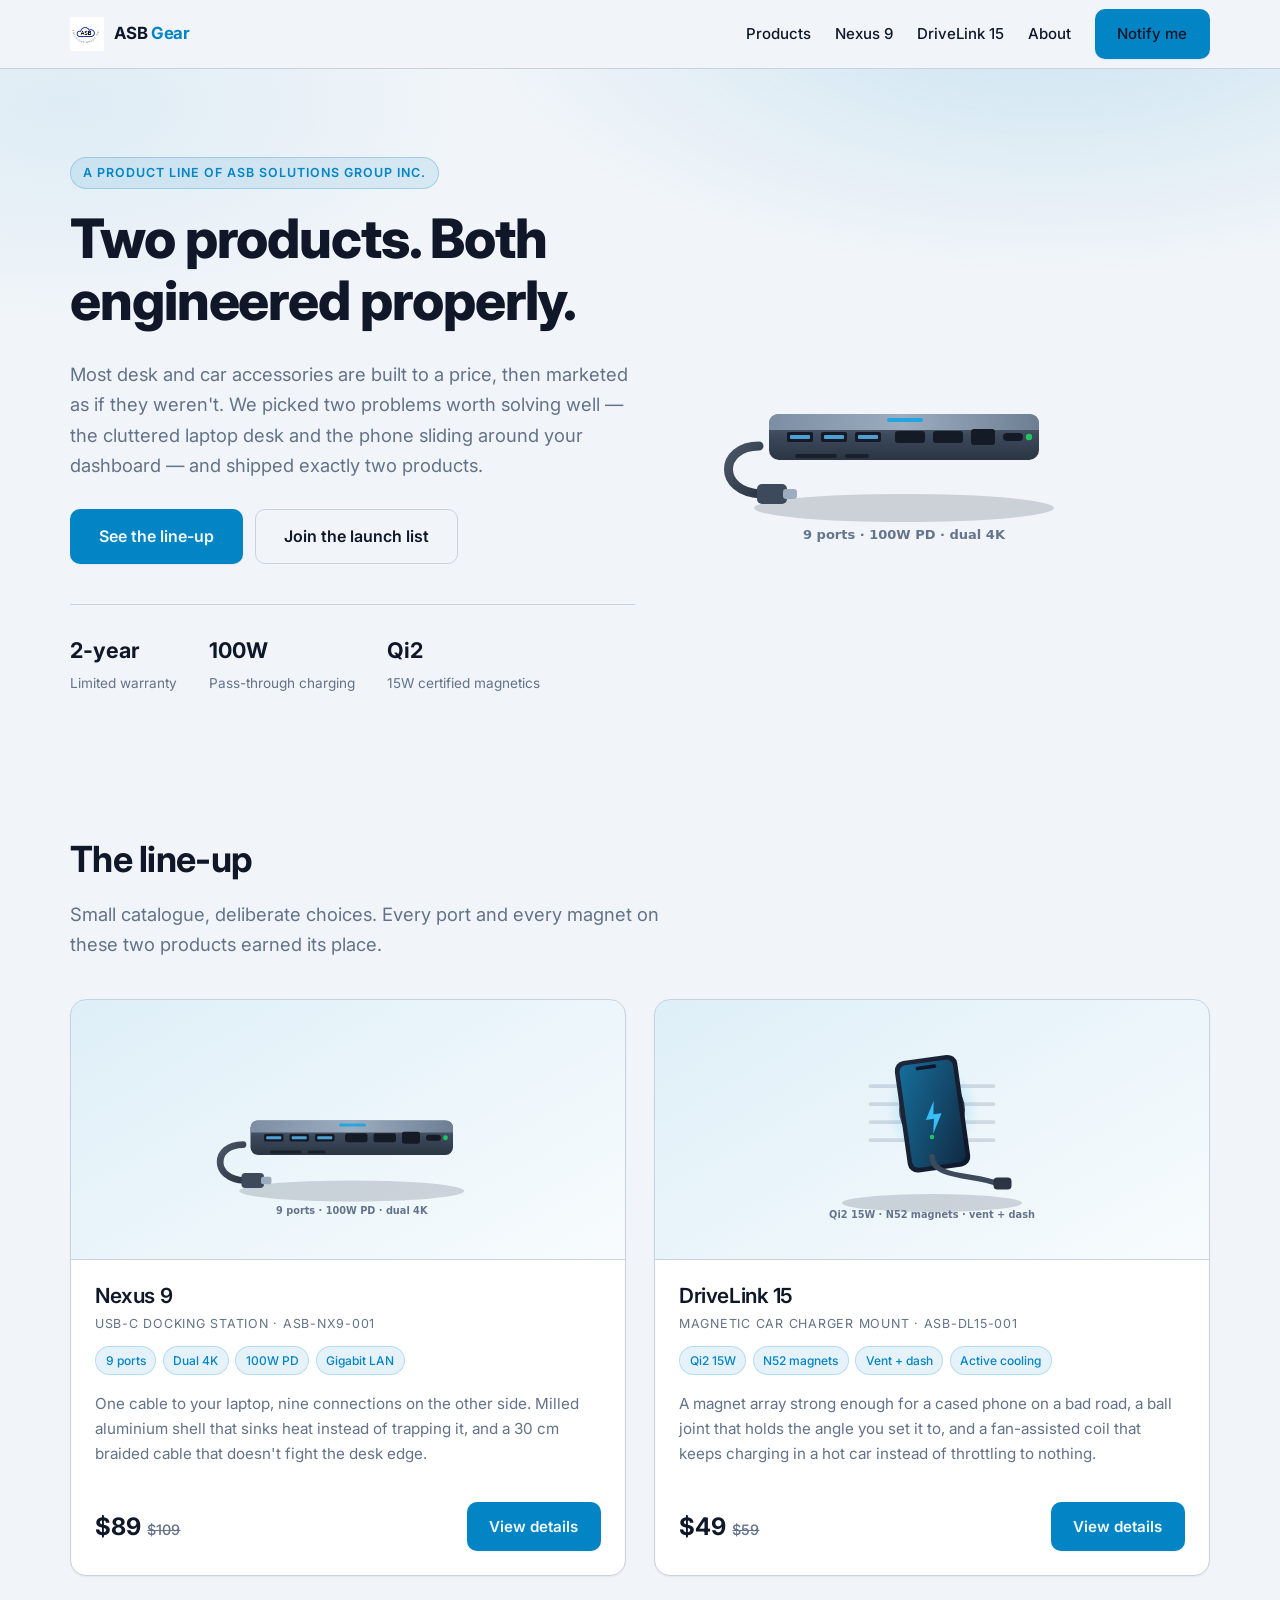
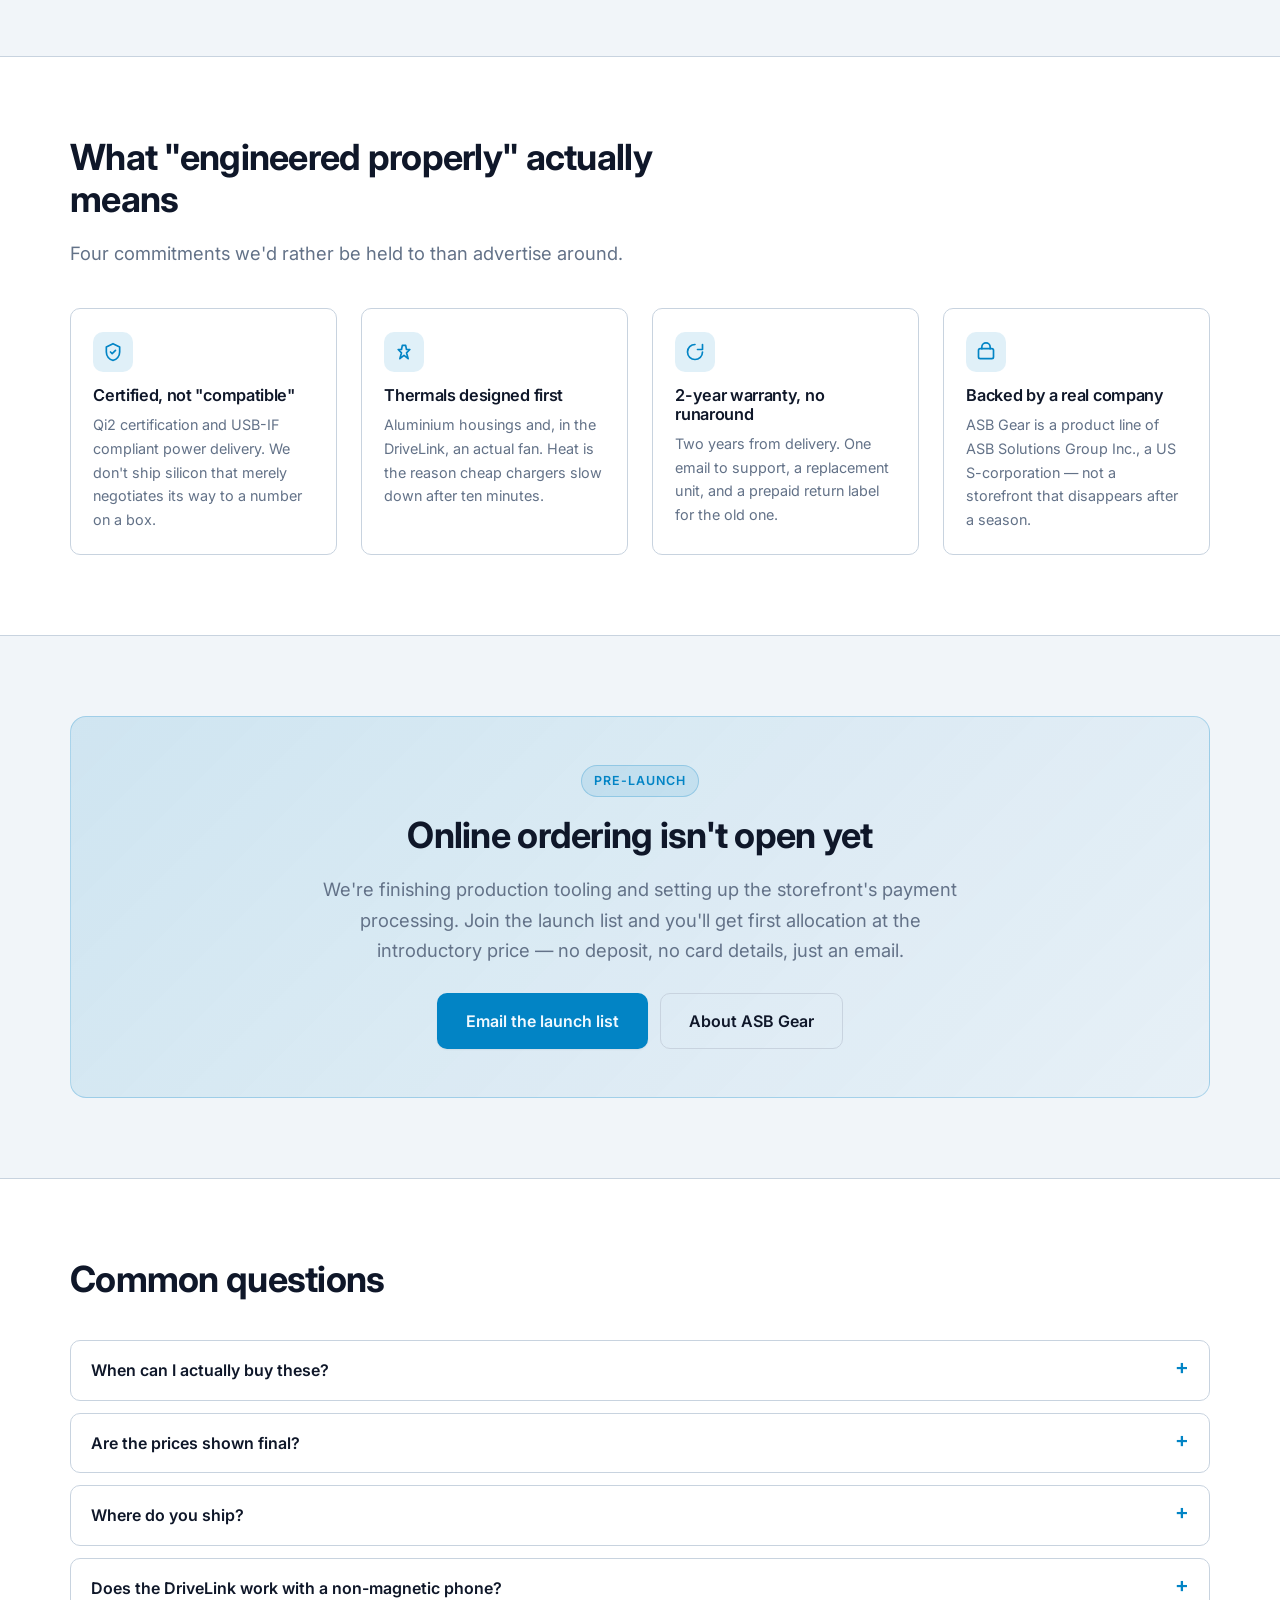
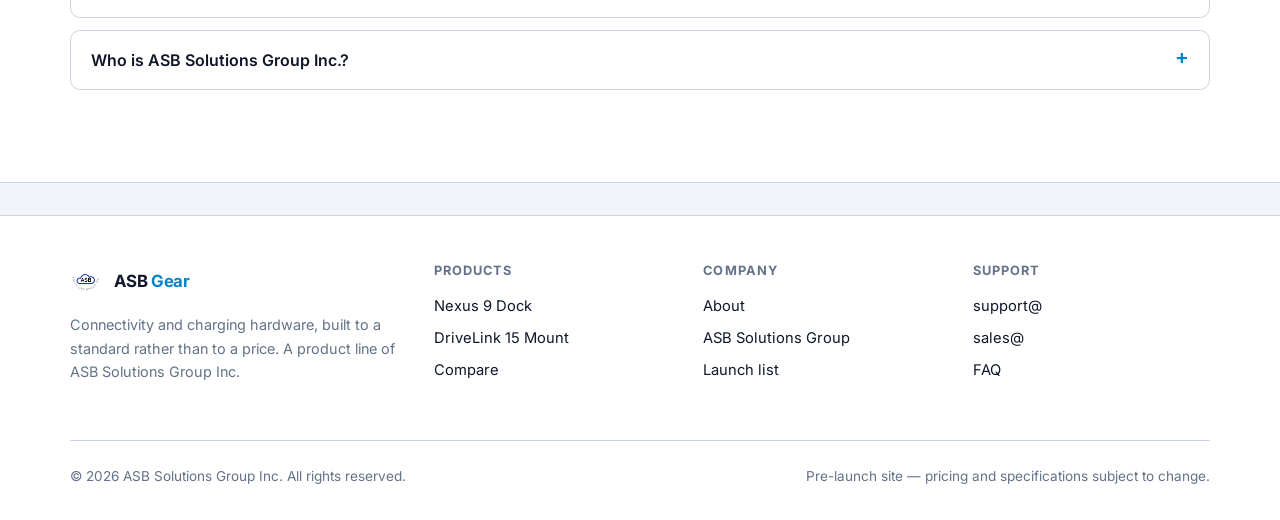
==== index.html @ 4a20cbc0 "Add ASB Gear storefront (pre-launch) Static product-showcase site for the two-item ASB Gear hardware" ====
<!doctype html>
<html lang="en">
<head>
  <meta charset="utf-8" />
  <meta name="viewport" content="width=device-width, initial-scale=1" />
  <title>ASB Gear | Everyday Connectivity &amp; Charging Hardware</title>
  <meta name="description" content="ASB Gear builds a small, deliberate line of connectivity and charging hardware: the Nexus 9 USB-C docking station and the DriveLink 15 magnetic car charger mount. A product line of ASB Solutions Group Inc." />
  <meta name="author" content="ASB Solutions Group Inc." />
  <meta name="keywords" content="USB-C hub, docking station, 100W power delivery, dual 4K HDMI, Qi2 car charger, MagSafe car mount, wireless charger mount" />
  <link rel="icon" href="assets/img/favicon.png" type="image/png" />

  <meta property="og:title" content="ASB Gear | Everyday Connectivity &amp; Charging Hardware" />
  <meta property="og:description" content="Two products, engineered properly. The Nexus 9 USB-C dock and the DriveLink 15 car charger mount." />
  <meta property="og:type" content="website" />

  <script type="application/ld+json">
  {
    "@context": "https://schema.org",
    "@type": "Store",
    "name": "ASB Gear",
    "description": "Connectivity and charging hardware from ASB Solutions Group Inc.",
    "parentOrganization": {
      "@type": "Organization",
      "name": "ASB Solutions Group Inc.",
      "url": "https://www.asbsolutionsgroup.com"
    },
    "hasOfferCatalog": {
      "@type": "OfferCatalog",
      "name": "ASB Gear product line",
      "itemListElement": [
        {
          "@type": "Offer",
          "price": "89.00",
          "priceCurrency": "USD",
          "availability": "https://schema.org/PreOrder",
          "itemOffered": {
            "@type": "Product",
            "name": "Nexus 9 USB-C Docking Station",
            "sku": "ASB-NX9-001",
            "description": "9-in-1 USB-C docking station with 100W power delivery, dual 4K HDMI, gigabit Ethernet and UHS-I card readers."
          }
        },
        {
          "@type": "Offer",
          "price": "49.00",
          "priceCurrency": "USD",
          "availability": "https://schema.org/PreOrder",
          "itemOffered": {
            "@type": "Product",
            "name": "DriveLink 15 Magnetic Car Charger Mount",
            "sku": "ASB-DL15-001",
            "description": "Qi2 15W magnetic wireless car charger with vent and dashboard mounting and active thermal management."
          }
        }
      ]
    }
  }
  </script>

  <link rel="stylesheet" href="assets/css/site.css" />
</head>
<body>
  <a class="skip-link" href="#main">Skip to content</a>

  <header class="site-header">
    <div class="wrap">
      <a class="brand" href="index.html">
        <img src="assets/img/logo.png" alt="" />
        <span class="brand-name">ASB <span>Gear</span></span>
      </a>
      <button class="nav-toggle" aria-expanded="false" aria-controls="nav" aria-label="Toggle navigation">
        <svg width="20" height="20" viewBox="0 0 24 24" fill="none" stroke="currentColor" stroke-width="2" stroke-linecap="round"><path d="M3 6h18M3 12h18M3 18h18"/></svg>
      </button>
      <nav class="nav" id="nav">
        <a href="index.html#products">Products</a>
        <a href="products/nexus-9-usb-c-dock.html">Nexus 9</a>
        <a href="products/drivelink-15-car-mount.html">DriveLink 15</a>
        <a href="about.html">About</a>
        <a class="btn btn-primary" href="#interest" data-interest="ASB Gear product line">Notify me</a>
      </nav>
    </div>
  </header>

  <main id="main">

    <!-- ============================ hero ============================ -->
    <section class="hero">
      <div class="wrap hero-grid">
        <div>
          <span class="eyebrow">A product line of ASB Solutions Group Inc.</span>
          <h1>Two products. Both engineered properly.</h1>
          <p class="lead">
            Most desk and car accessories are built to a price, then marketed as if they weren't.
            We picked two problems worth solving well — the cluttered laptop desk and the phone
            sliding around your dashboard — and shipped exactly two products.
          </p>
          <div class="hero-actions">
            <a class="btn btn-primary btn-lg" href="#products">See the line-up</a>
            <a class="btn btn-ghost btn-lg" href="#interest">Join the launch list</a>
          </div>
          <div class="hero-stats">
            <div><strong>2-year</strong><span>Limited warranty</span></div>
            <div><strong>100W</strong><span>Pass-through charging</span></div>
            <div><strong>Qi2</strong><span>15W certified magnetics</span></div>
          </div>
        </div>
        <div>
          <img src="assets/img/nexus-9-dock.svg" alt="The Nexus 9 USB-C docking station" width="400" height="260" />
        </div>
      </div>
    </section>

    <!-- ========================== products ========================== -->
    <section class="section" id="products">
      <div class="wrap">
        <div class="section-head">
          <h2>The line-up</h2>
          <p class="lead">Small catalogue, deliberate choices. Every port and every magnet on these
            two products earned its place.</p>
        </div>

        <div class="product-grid">

          <article class="card">
            <div class="card-media">
              <img src="assets/img/nexus-9-dock.svg" alt="Nexus 9 USB-C docking station" width="300" height="195" />
            </div>
            <div class="card-body">
              <h3>Nexus 9</h3>
              <p class="sku">USB-C Docking Station · ASB-NX9-001</p>
              <div class="tag-row">
                <span class="tag">9 ports</span>
                <span class="tag">Dual 4K</span>
                <span class="tag">100W PD</span>
                <span class="tag">Gigabit LAN</span>
              </div>
              <p>
                One cable to your laptop, nine connections on the other side. Milled aluminium shell
                that sinks heat instead of trapping it, and a 30&nbsp;cm braided cable that doesn't
                fight the desk edge.
              </p>
              <div class="card-foot">
                <span class="price">$89<small>$109</small></span>
                <a class="btn btn-primary" href="products/nexus-9-usb-c-dock.html">View details</a>
              </div>
            </div>
          </article>

          <article class="card">
            <div class="card-media">
              <img src="assets/img/drivelink-15-mount.svg" alt="DriveLink 15 magnetic car charger mount" width="300" height="195" />
            </div>
            <div class="card-body">
              <h3>DriveLink 15</h3>
              <p class="sku">Magnetic Car Charger Mount · ASB-DL15-001</p>
              <div class="tag-row">
                <span class="tag">Qi2 15W</span>
                <span class="tag">N52 magnets</span>
                <span class="tag">Vent + dash</span>
                <span class="tag">Active cooling</span>
              </div>
              <p>
                A magnet array strong enough for a cased phone on a bad road, a ball joint that holds
                the angle you set it to, and a fan-assisted coil that keeps charging in a hot car
                instead of throttling to nothing.
              </p>
              <div class="card-foot">
                <span class="price">$49<small>$59</small></span>
                <a class="btn btn-primary" href="products/drivelink-15-car-mount.html">View details</a>
              </div>
            </div>
          </article>

        </div>
      </div>
    </section>

    <!-- ========================= why / trust ======================== -->
    <section class="section section-alt">
      <div class="wrap">
        <div class="section-head">
          <h2>What "engineered properly" actually means</h2>
          <p class="lead">Four commitments we'd rather be held to than advertise around.</p>
        </div>

        <div class="feature-grid">
          <div class="feature">
            <div class="ico">
              <svg width="20" height="20" viewBox="0 0 24 24" fill="none" stroke="currentColor" stroke-width="2" stroke-linecap="round" stroke-linejoin="round"><path d="M12 2 4 6v6c0 5 3.4 9.4 8 10 4.6-.6 8-5 8-10V6z"/><path d="m9 12 2 2 4-4"/></svg>
            </div>
            <h3>Certified, not "compatible"</h3>
            <p>Qi2 certification and USB-IF compliant power delivery. We don't ship silicon that
              merely negotiates its way to a number on a box.</p>
          </div>

          <div class="feature">
            <div class="ico">
              <svg width="20" height="20" viewBox="0 0 24 24" fill="none" stroke="currentColor" stroke-width="2" stroke-linecap="round" stroke-linejoin="round"><path d="M14 4h-4l-1 5H5l4 4-2 7 5-4 5 4-2-7 4-4h-4z"/></svg>
            </div>
            <h3>Thermals designed first</h3>
            <p>Aluminium housings and, in the DriveLink, an actual fan. Heat is the reason cheap
              chargers slow down after ten minutes.</p>
          </div>

          <div class="feature">
            <div class="ico">
              <svg width="20" height="20" viewBox="0 0 24 24" fill="none" stroke="currentColor" stroke-width="2" stroke-linecap="round" stroke-linejoin="round"><path d="M21 12a9 9 0 1 1-9-9"/><path d="M21 3v6h-6"/></svg>
            </div>
            <h3>2-year warranty, no runaround</h3>
            <p>Two years from delivery. One email to support, a replacement unit, and a prepaid
              return label for the old one.</p>
          </div>

          <div class="feature">
            <div class="ico">
              <svg width="20" height="20" viewBox="0 0 24 24" fill="none" stroke="currentColor" stroke-width="2" stroke-linecap="round" stroke-linejoin="round"><rect x="3" y="8" width="18" height="12" rx="2"/><path d="M7 8V6a5 5 0 0 1 10 0v2"/></svg>
            </div>
            <h3>Backed by a real company</h3>
            <p>ASB Gear is a product line of ASB Solutions Group Inc., a US S-corporation — not a
              storefront that disappears after a season.</p>
          </div>
        </div>
      </div>
    </section>

    <!-- ========================== interest ========================== -->
    <section class="section" id="interest">
      <div class="wrap">
        <div class="cta-panel">
          <span class="eyebrow">Pre-launch</span>
          <h2>Online ordering isn't open yet</h2>
          <p class="lead">
            We're finishing production tooling and setting up the storefront's payment processing.
            Join the launch list and you'll get first allocation at the introductory price — no
            deposit, no card details, just an email.
          </p>
          <div class="hero-actions">
            <a class="btn btn-primary btn-lg" href="#" data-interest="ASB Gear launch list">Email the launch list</a>
            <a class="btn btn-ghost btn-lg" href="about.html">About ASB Gear</a>
          </div>
        </div>
      </div>
    </section>

    <!-- ============================ FAQ ============================= -->
    <section class="section section-alt">
      <div class="wrap">
        <div class="section-head">
          <h2>Common questions</h2>
        </div>
        <div class="faq">
          <details>
            <summary>When can I actually buy these?</summary>
            <p>Both products are in pre-production. Checkout opens once payment processing is live —
              everyone on the launch list is emailed before general availability.</p>
          </details>
          <details>
            <summary>Are the prices shown final?</summary>
            <p>The introductory prices ($89 and $49) are held for the launch list. The struck-through
              figures are the planned regular retail prices.</p>
          </details>
          <details>
            <summary>Where do you ship?</summary>
            <p>United States and Canada at launch, with the EU and UK following once compliance
              marking is complete.</p>
          </details>
          <details>
            <summary>Does the DriveLink work with a non-magnetic phone?</summary>
            <p>Yes — with the included adhesive metal ring. Android handsets without built-in
              magnets attach through the ring and charge at the standard Qi rate their hardware
              supports.</p>
          </details>
          <details>
            <summary>Who is ASB Solutions Group Inc.?</summary>
            <p>A US S-corporation operating in cloud and AI consulting, at
              <a href="https://www.asbsolutionsgroup.com">asbsolutionsgroup.com</a>. ASB Gear is its
              hardware product line.</p>
          </details>
        </div>
      </div>
    </section>

  </main>

  <footer class="site-footer">
    <div class="wrap">
      <div class="footer-grid">
        <div class="footer-about">
          <a class="brand" href="index.html" style="margin-bottom:.9rem">
            <img src="assets/img/logo.png" alt="" />
            <span class="brand-name">ASB <span>Gear</span></span>
          </a>
          <p>Connectivity and charging hardware, built to a standard rather than to a price. A
            product line of ASB Solutions Group Inc.</p>
        </div>
        <div>
          <h4>Products</h4>
          <ul>
            <li><a href="products/nexus-9-usb-c-dock.html">Nexus 9 Dock</a></li>
            <li><a href="products/drivelink-15-car-mount.html">DriveLink 15 Mount</a></li>
            <li><a href="index.html#products">Compare</a></li>
          </ul>
        </div>
        <div>
          <h4>Company</h4>
          <ul>
            <li><a href="about.html">About</a></li>
            <li><a href="https://www.asbsolutionsgroup.com">ASB Solutions Group</a></li>
            <li><a href="#interest">Launch list</a></li>
          </ul>
        </div>
        <div>
          <h4>Support</h4>
          <ul>
            <li><a href="mailto:support@asbsolutionsgroup.com">support@</a></li>
            <li><a href="mailto:sales@asbsolutionsgroup.com">sales@</a></li>
            <li><a href="index.html#faq">FAQ</a></li>
          </ul>
        </div>
      </div>
      <div class="footer-bar">
        <span>&copy; <span data-year>2026</span> ASB Solutions Group Inc. All rights reserved.</span>
        <span>Pre-launch site — pricing and specifications subject to change.</span>
      </div>
    </div>
  </footer>

  <script src="assets/js/site.js"></script>
</body>
</html>
---- assets/css/site.css ----
/* ==========================================================================
   ASB Gear — storefront stylesheet
   Palette inherited from asbsolutionsgroup.com for brand consistency.
   ========================================================================== */

@import url("https://fonts.googleapis.com/css2?family=Inter:wght@400;500;600;700;800&display=swap");

:root {
  --background: 209 40% 96%;
  --foreground: 222 47% 11%;
  --card: 0 0% 100%;
  --primary: 200 98% 39%;
  --primary-foreground: 204 100% 97%;
  --secondary: 215 24% 26%;
  --muted: 215 16% 46%;
  --border: 212 26% 83%;
  --ring: 200 98% 39%;
  --success: 152 60% 36%;

  --radius: 0.625rem;
  --shadow-sm: 0 1px 2px hsl(222 47% 11% / 0.06);
  --shadow-md: 0 4px 16px hsl(222 47% 11% / 0.08);
  --shadow-lg: 0 18px 48px hsl(222 47% 11% / 0.12);

  --maxw: 1180px;
}

@media (prefers-color-scheme: dark) {
  :root {
    --background: 222 47% 11%;
    --foreground: 210 40% 98%;
    --card: 217 33% 15%;
    --primary: 198 93% 59%;
    --primary-foreground: 204 80% 15%;
    --secondary: 212 26% 83%;
    --muted: 215 20% 65%;
    --border: 215 19% 26%;
    --ring: 198 93% 59%;
    --success: 152 55% 52%;
    --shadow-sm: 0 1px 2px hsl(0 0% 0% / 0.3);
    --shadow-md: 0 4px 16px hsl(0 0% 0% / 0.35);
    --shadow-lg: 0 18px 48px hsl(0 0% 0% / 0.45);
  }
}

*,
*::before,
*::after { box-sizing: border-box; }

html { scroll-behavior: smooth; }

body {
  margin: 0;
  font-family: Inter, ui-sans-serif, system-ui, -apple-system, "Segoe UI", Roboto, sans-serif;
  background: hsl(var(--background));
  color: hsl(var(--foreground));
  line-height: 1.65;
  -webkit-font-smoothing: antialiased;
}

h1, h2, h3, h4 { line-height: 1.15; letter-spacing: -0.02em; margin: 0 0 0.5em; }
h1 { font-size: clamp(2.1rem, 5vw, 3.4rem); font-weight: 800; }
h2 { font-size: clamp(1.6rem, 3.2vw, 2.25rem); font-weight: 700; }
h3 { font-size: 1.175rem; font-weight: 600; }
p  { margin: 0 0 1rem; }

a { color: hsl(var(--primary)); text-decoration: none; }
a:hover { text-decoration: underline; }

img, svg { max-width: 100%; height: auto; display: block; }

:focus-visible {
  outline: 2px solid hsl(var(--ring));
  outline-offset: 3px;
  border-radius: 4px;
}

.wrap { max-width: var(--maxw); margin-inline: auto; padding-inline: 1.25rem; }

.skip-link {
  position: absolute; left: -9999px; top: 0; z-index: 100;
  background: hsl(var(--primary)); color: hsl(var(--primary-foreground));
  padding: 0.6rem 1rem; border-radius: 0 0 var(--radius) 0;
}
.skip-link:focus { left: 0; }

/* ---------- header ---------- */
.site-header {
  position: sticky; top: 0; z-index: 40;
  background: hsl(var(--background) / 0.85);
  backdrop-filter: blur(12px);
  border-bottom: 1px solid hsl(var(--border));
}
.site-header .wrap {
  display: flex; align-items: center; gap: 1.5rem;
  min-height: 68px;
}
.brand { display: flex; align-items: center; gap: 0.65rem; color: inherit; font-weight: 700; }
.brand:hover { text-decoration: none; }
.brand img { height: 34px; width: auto; }
.brand-name { font-size: 1.05rem; letter-spacing: -0.02em; }
.brand-name span { color: hsl(var(--primary)); }

.nav { margin-left: auto; display: flex; align-items: center; gap: 1.5rem; }
.nav a { color: hsl(var(--foreground)); font-size: 0.94rem; font-weight: 500; }
.nav a:hover { color: hsl(var(--primary)); text-decoration: none; }

.nav-toggle {
  display: none; margin-left: auto;
  background: none; border: 1px solid hsl(var(--border));
  border-radius: var(--radius); padding: 0.4rem 0.55rem;
  color: inherit; cursor: pointer;
}

@media (max-width: 760px) {
  .nav-toggle { display: block; }
  .nav {
    display: none; position: absolute; top: 68px; left: 0; right: 0;
    flex-direction: column; align-items: stretch; gap: 0;
    background: hsl(var(--background));
    border-bottom: 1px solid hsl(var(--border));
    padding: 0.5rem 1.25rem 1rem;
  }
  .nav.open { display: flex; }
  .nav a { padding: 0.7rem 0; border-bottom: 1px solid hsl(var(--border)); }
  .nav .btn { margin-top: 0.75rem; text-align: center; border-bottom: 0; }
}

/* ---------- buttons ---------- */
.btn {
  display: inline-flex; align-items: center; justify-content: center; gap: 0.5rem;
  font-weight: 600; font-size: 0.95rem;
  padding: 0.7rem 1.35rem;
  border-radius: var(--radius);
  border: 1px solid transparent;
  cursor: pointer;
  transition: transform 0.15s ease, box-shadow 0.15s ease, background 0.15s ease;
}
.btn:hover { text-decoration: none; transform: translateY(-1px); }
.btn-primary {
  background: hsl(var(--primary)); color: hsl(var(--primary-foreground));
  box-shadow: var(--shadow-sm);
}
.btn-primary:hover { box-shadow: var(--shadow-md); }
.btn-ghost {
  background: transparent; color: hsl(var(--foreground));
  border-color: hsl(var(--border));
}
.btn-ghost:hover { border-color: hsl(var(--primary)); color: hsl(var(--primary)); }
.btn-lg { padding: 0.85rem 1.75rem; font-size: 1rem; }

/* ---------- hero ---------- */
.hero {
  padding: clamp(3rem, 8vw, 5.5rem) 0 clamp(2.5rem, 6vw, 4rem);
  background:
    radial-gradient(900px 420px at 82% -10%, hsl(var(--primary) / 0.16), transparent 65%),
    radial-gradient(700px 380px at 5% 5%, hsl(var(--primary) / 0.08), transparent 60%);
}
.hero-grid {
  display: grid; grid-template-columns: 1.05fr 0.95fr;
  gap: clamp(2rem, 5vw, 4rem); align-items: center;
}
@media (max-width: 880px) { .hero-grid { grid-template-columns: 1fr; } }

.eyebrow {
  display: inline-flex; align-items: center; gap: 0.5rem;
  font-size: 0.78rem; font-weight: 600; letter-spacing: 0.08em; text-transform: uppercase;
  color: hsl(var(--primary));
  background: hsl(var(--primary) / 0.1);
  border: 1px solid hsl(var(--primary) / 0.25);
  padding: 0.3rem 0.75rem; border-radius: 999px;
  margin-bottom: 1.1rem;
}
.lead { font-size: clamp(1.02rem, 1.6vw, 1.15rem); color: hsl(var(--muted)); max-width: 54ch; }
.hero-actions { display: flex; flex-wrap: wrap; gap: 0.75rem; margin-top: 1.75rem; }

.hero-stats {
  display: flex; flex-wrap: wrap; gap: 2rem;
  margin-top: 2.5rem; padding-top: 1.75rem;
  border-top: 1px solid hsl(var(--border));
}
.hero-stats div strong { display: block; font-size: 1.35rem; font-weight: 700; }
.hero-stats div span { font-size: 0.85rem; color: hsl(var(--muted)); }

/* ---------- sections ---------- */
.section { padding: clamp(3rem, 7vw, 5rem) 0; }
.section-head { max-width: 60ch; margin-bottom: 2.5rem; }
.section-head .lead { margin-bottom: 0; }
.section-alt { background: hsl(var(--card)); border-block: 1px solid hsl(var(--border)); }

/* ---------- product cards ---------- */
.product-grid {
  display: grid; grid-template-columns: repeat(auto-fit, minmax(320px, 1fr));
  gap: 1.75rem;
}
.card {
  background: hsl(var(--card));
  border: 1px solid hsl(var(--border));
  border-radius: calc(var(--radius) * 1.6);
  box-shadow: var(--shadow-sm);
  overflow: hidden;
  display: flex; flex-direction: column;
  transition: transform 0.2s ease, box-shadow 0.2s ease, border-color 0.2s ease;
}
.card:hover { transform: translateY(-4px); box-shadow: var(--shadow-lg); border-color: hsl(var(--primary) / 0.4); }

.card-media {
  background: linear-gradient(150deg, hsl(var(--primary) / 0.13), hsl(var(--primary) / 0.03));
  padding: 2rem; display: grid; place-items: center;
  border-bottom: 1px solid hsl(var(--border));
}
.card-media svg { width: 100%; max-width: 300px; }
.card-body { padding: 1.5rem; display: flex; flex-direction: column; flex: 1; }
.card-body h3 { margin-bottom: 0.35rem; font-size: 1.3rem; }
.card-body .sku { font-size: 0.78rem; color: hsl(var(--muted)); letter-spacing: 0.06em; text-transform: uppercase; margin-bottom: 0.75rem; }
.card-body p { color: hsl(var(--muted)); font-size: 0.95rem; }
.card-foot { margin-top: auto; padding-top: 1.25rem; display: flex; align-items: center; justify-content: space-between; gap: 1rem; }

.price { font-size: 1.5rem; font-weight: 700; }
.price small { font-size: 0.9rem; font-weight: 500; color: hsl(var(--muted)); text-decoration: line-through; margin-left: 0.4rem; }

.tag-row { display: flex; flex-wrap: wrap; gap: 0.4rem; margin-bottom: 1rem; }
.tag {
  font-size: 0.75rem; font-weight: 500;
  background: hsl(var(--primary) / 0.1); color: hsl(var(--primary));
  border: 1px solid hsl(var(--primary) / 0.2);
  padding: 0.2rem 0.6rem; border-radius: 999px;
}

/* ---------- feature list ---------- */
.feature-grid {
  display: grid; grid-template-columns: repeat(auto-fit, minmax(240px, 1fr)); gap: 1.5rem;
}
.feature { padding: 1.4rem; border: 1px solid hsl(var(--border)); border-radius: var(--radius); background: hsl(var(--card)); }
.feature .ico {
  width: 40px; height: 40px; border-radius: 10px; margin-bottom: 0.9rem;
  display: grid; place-items: center;
  background: hsl(var(--primary) / 0.12); color: hsl(var(--primary));
}
.feature h3 { font-size: 1.02rem; }
.feature p { font-size: 0.9rem; color: hsl(var(--muted)); margin: 0; }

/* ---------- product detail ---------- */
.crumbs { font-size: 0.85rem; color: hsl(var(--muted)); padding-top: 1.5rem; }
.crumbs a { color: hsl(var(--muted)); }
.crumbs a:hover { color: hsl(var(--primary)); }

.pdp { display: grid; grid-template-columns: 1fr 1fr; gap: clamp(2rem, 5vw, 3.5rem); padding: 2rem 0 1rem; align-items: start; }
@media (max-width: 880px) { .pdp { grid-template-columns: 1fr; } }

.pdp-media {
  background: linear-gradient(150deg, hsl(var(--primary) / 0.14), hsl(var(--primary) / 0.03));
  border: 1px solid hsl(var(--border));
  border-radius: calc(var(--radius) * 1.6);
  padding: clamp(1.5rem, 4vw, 3rem);
  position: sticky; top: 90px;
}
@media (max-width: 880px) { .pdp-media { position: static; } }

.stock {
  display: inline-flex; align-items: center; gap: 0.45rem;
  font-size: 0.85rem; font-weight: 500; color: hsl(var(--success));
  margin-bottom: 1rem;
}
.stock::before { content: ""; width: 8px; height: 8px; border-radius: 50%; background: hsl(var(--success)); }

.pdp-price { display: flex; align-items: baseline; gap: 0.75rem; margin: 1.25rem 0; }
.pdp-price .price { font-size: 2.1rem; }

.buy-box {
  border: 1px solid hsl(var(--border)); border-radius: var(--radius);
  background: hsl(var(--card)); padding: 1.35rem; margin: 1.5rem 0;
}
.buy-box .btn { width: 100%; }
.buy-box .note { font-size: 0.83rem; color: hsl(var(--muted)); margin: 0.85rem 0 0; text-align: center; }

.spec-list { list-style: none; margin: 0; padding: 0; }
.spec-list li {
  display: flex; justify-content: space-between; gap: 1.5rem;
  padding: 0.7rem 0; border-bottom: 1px solid hsl(var(--border));
  font-size: 0.92rem;
}
.spec-list li:last-child { border-bottom: 0; }
.spec-list dt, .spec-list .k { color: hsl(var(--muted)); flex: 0 0 auto; }
.spec-list .v { text-align: right; font-weight: 500; }

.check-list { list-style: none; margin: 0 0 1.5rem; padding: 0; }
.check-list li { position: relative; padding-left: 1.75rem; margin-bottom: 0.6rem; font-size: 0.95rem; }
.check-list li::before {
  content: ""; position: absolute; left: 0; top: 0.45em;
  width: 1.05rem; height: 0.55rem;
  border-left: 2px solid hsl(var(--primary)); border-bottom: 2px solid hsl(var(--primary));
  transform: rotate(-45deg);
}

/* ---------- box contents ---------- */
.box-grid { display: grid; grid-template-columns: repeat(auto-fit, minmax(180px, 1fr)); gap: 1rem; }
.box-item { border: 1px dashed hsl(var(--border)); border-radius: var(--radius); padding: 1rem; font-size: 0.9rem; }
.box-item strong { display: block; }
.box-item span { color: hsl(var(--muted)); font-size: 0.83rem; }

/* ---------- interest / CTA ---------- */
.cta-panel {
  background: linear-gradient(135deg, hsl(var(--primary) / 0.14), hsl(var(--primary) / 0.04));
  border: 1px solid hsl(var(--primary) / 0.25);
  border-radius: calc(var(--radius) * 1.6);
  padding: clamp(2rem, 5vw, 3rem);
  text-align: center;
}
.cta-panel .lead { margin-inline: auto; }
.cta-panel .hero-actions { justify-content: center; }

/* ---------- FAQ ---------- */
.faq details {
  border: 1px solid hsl(var(--border)); border-radius: var(--radius);
  background: hsl(var(--card)); padding: 1rem 1.25rem; margin-bottom: 0.75rem;
}
.faq summary { font-weight: 600; cursor: pointer; list-style: none; display: flex; justify-content: space-between; gap: 1rem; }
.faq summary::-webkit-details-marker { display: none; }
.faq summary::after { content: "+"; color: hsl(var(--primary)); font-size: 1.3rem; line-height: 1; }
.faq details[open] summary::after { content: "\2013"; }
.faq details p { margin: 0.85rem 0 0; color: hsl(var(--muted)); font-size: 0.94rem; }

/* ---------- footer ---------- */
.site-footer {
  border-top: 1px solid hsl(var(--border));
  background: hsl(var(--card));
  padding: 3rem 0 2rem;
  margin-top: 2rem;
}
.footer-grid { display: grid; grid-template-columns: 1.4fr repeat(3, 1fr); gap: 2rem; }
@media (max-width: 780px) { .footer-grid { grid-template-columns: 1fr 1fr; } }
.footer-grid h4 { font-size: 0.8rem; text-transform: uppercase; letter-spacing: 0.08em; color: hsl(var(--muted)); margin-bottom: 0.9rem; }
.footer-grid ul { list-style: none; margin: 0; padding: 0; }
.footer-grid li { margin-bottom: 0.5rem; font-size: 0.92rem; }
.footer-grid a { color: hsl(var(--foreground)); }
.footer-grid a:hover { color: hsl(var(--primary)); }
.footer-about p { font-size: 0.9rem; color: hsl(var(--muted)); max-width: 38ch; }
.footer-bar {
  margin-top: 2.5rem; padding-top: 1.5rem; border-top: 1px solid hsl(var(--border));
  display: flex; flex-wrap: wrap; gap: 1rem; justify-content: space-between;
  font-size: 0.85rem; color: hsl(var(--muted));
}

/* ---------- misc ---------- */
.notice {
  background: hsl(var(--primary) / 0.08);
  border: 1px solid hsl(var(--primary) / 0.22);
  border-radius: var(--radius);
  padding: 0.9rem 1.1rem;
  font-size: 0.88rem;
  color: hsl(var(--foreground));
}
.notice strong { color: hsl(var(--primary)); }

@media (prefers-reduced-motion: reduce) {
  *, *::before, *::after { animation-duration: 0.01ms !important; transition-duration: 0.01ms !important; scroll-behavior: auto !important; }
  .card:hover, .btn:hover { transform: none; }
}
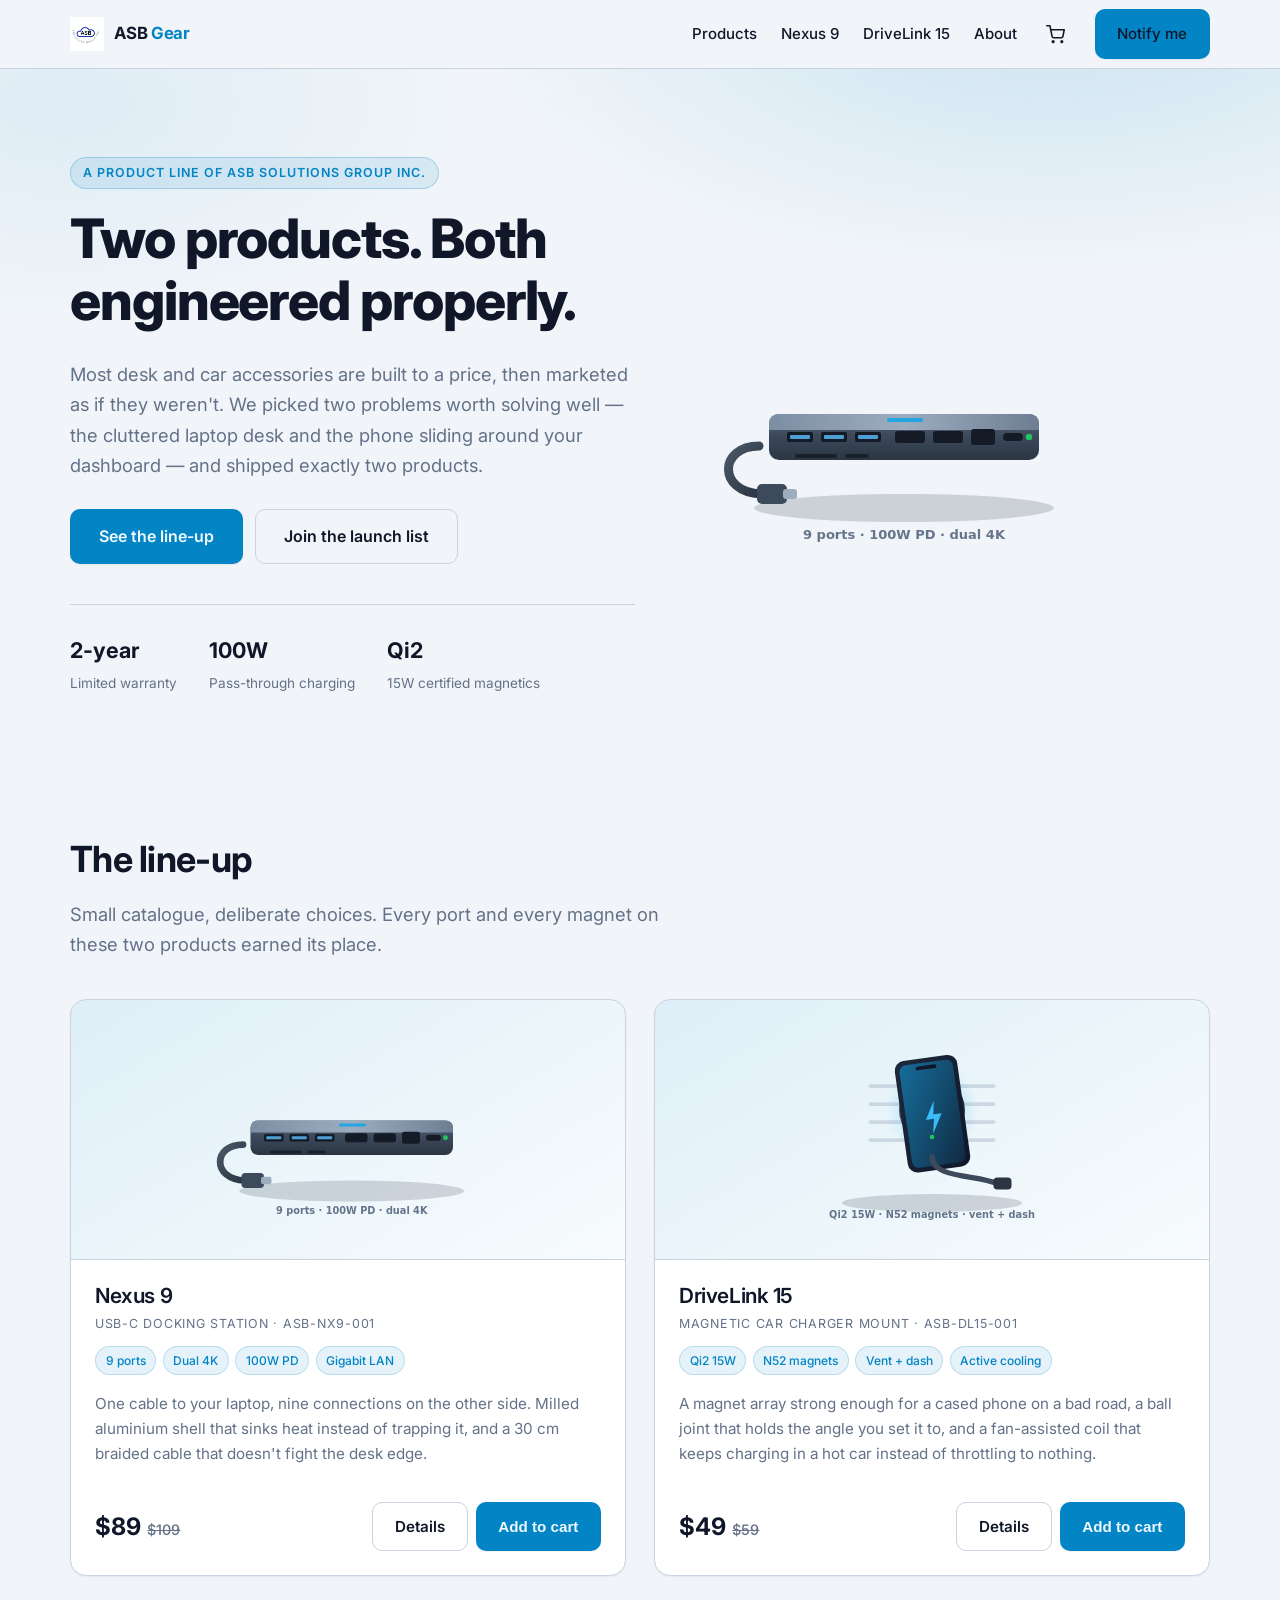
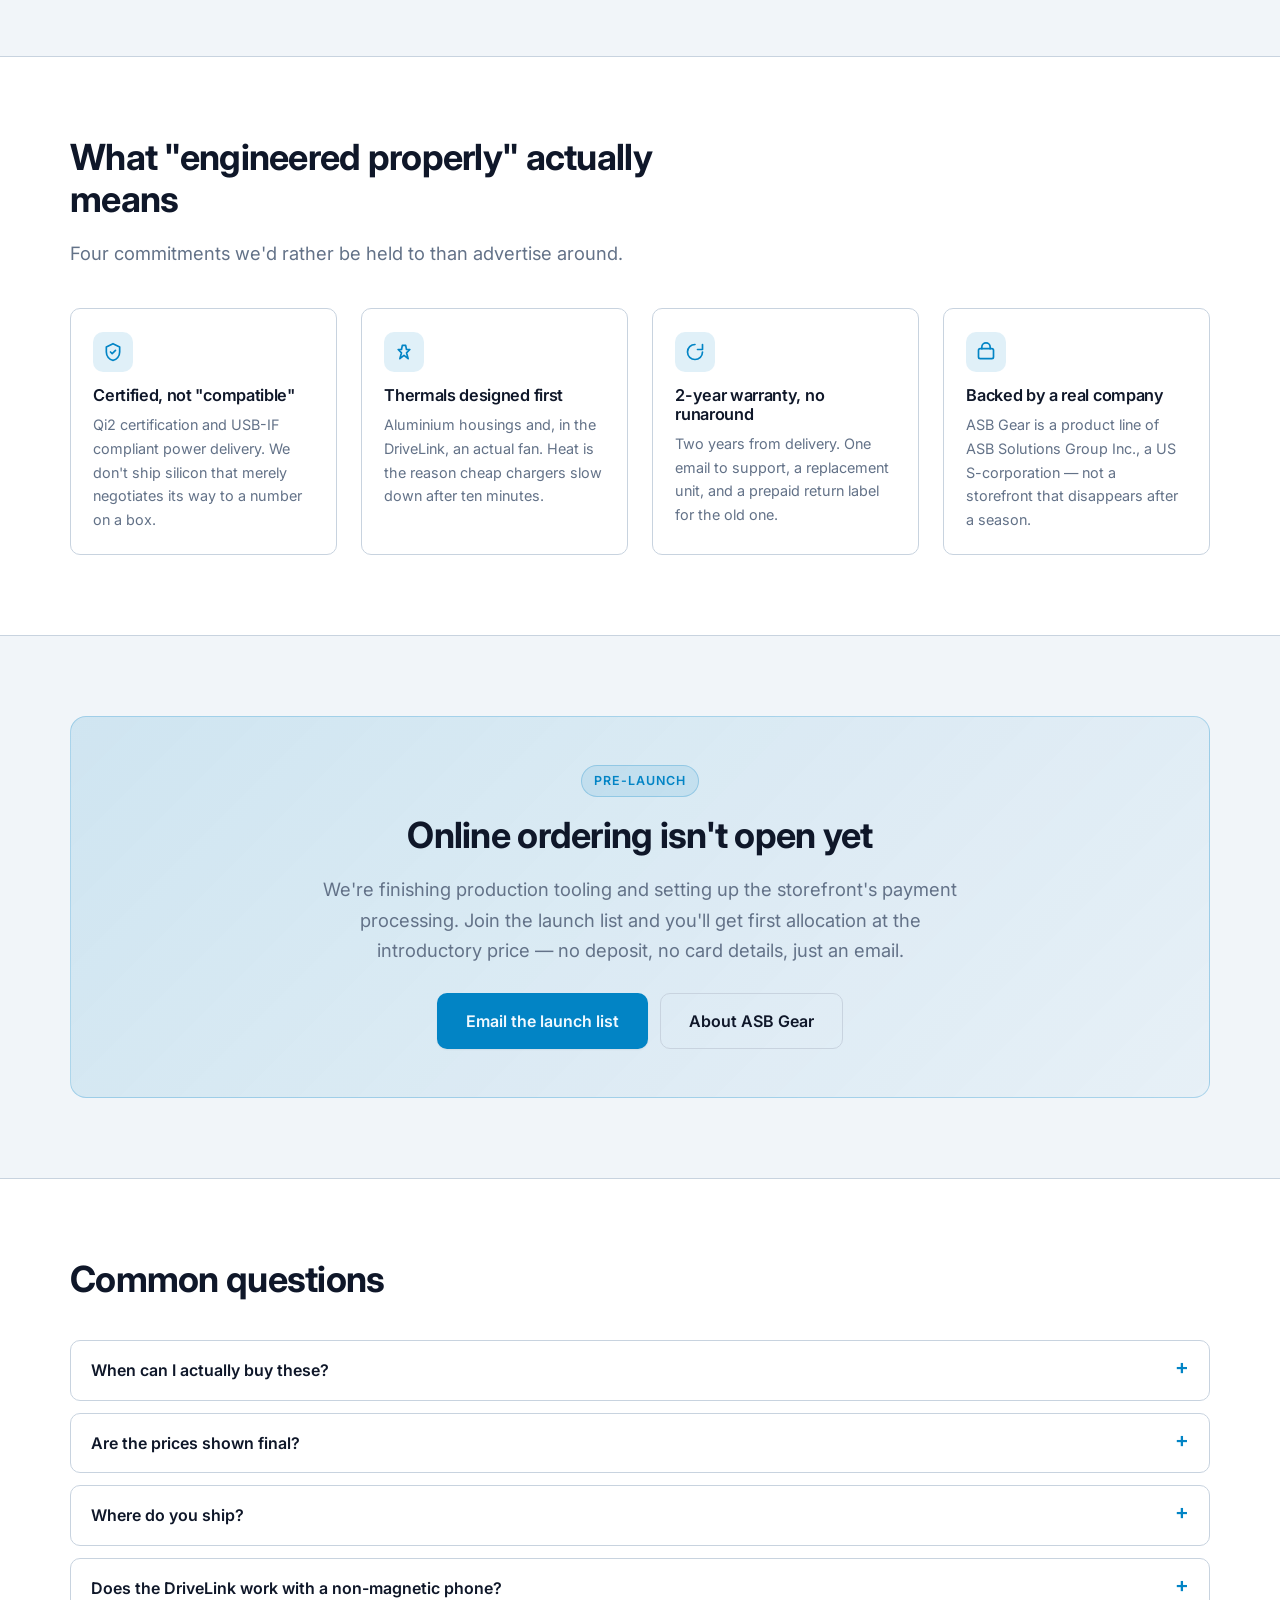
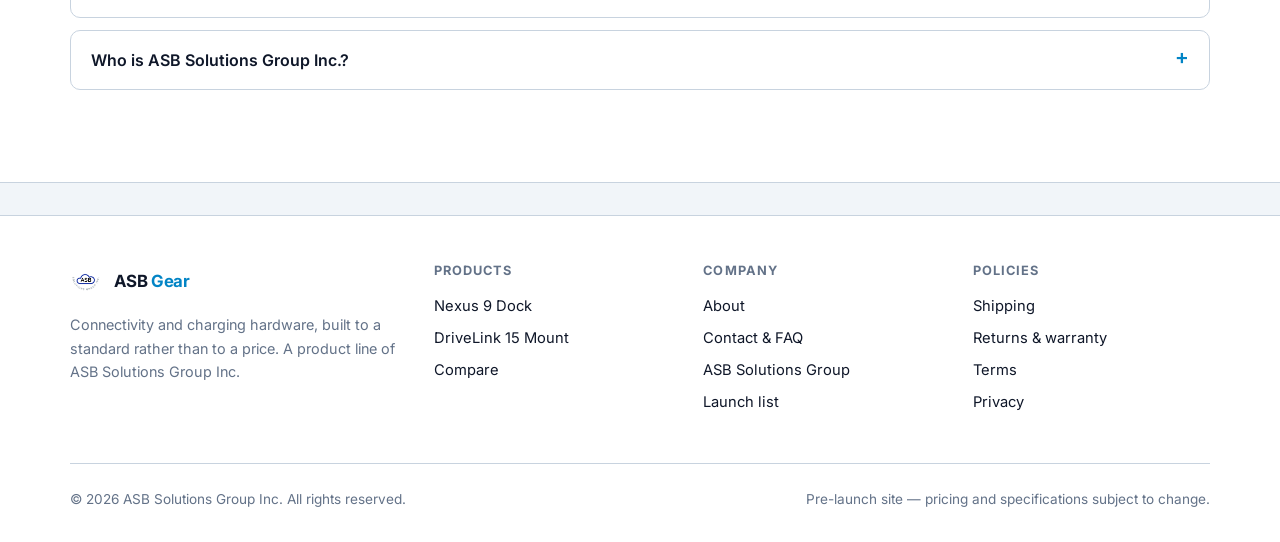
==== commit 5bcacd1c: "Add cart, reservation checkout, and policy pages Storefront pages - cart.html with quantity controls" ====
--- a/index.html
+++ b/index.html
@@ -141,7 +141,10 @@
               </p>
               <div class="card-foot">
                 <span class="price">$89<small>$109</small></span>
-                <a class="btn btn-primary" href="products/nexus-9-usb-c-dock.html">View details</a>
+                <span style="display:flex;gap:.5rem">
+                  <a class="btn btn-ghost" href="products/nexus-9-usb-c-dock.html">Details</a>
+                  <button class="btn btn-primary" type="button" data-add-sku="ASB-NX9-001">Add to cart</button>
+                </span>
               </div>
             </div>
           </article>
@@ -166,7 +169,10 @@
               </p>
               <div class="card-foot">
                 <span class="price">$49<small>$59</small></span>
-                <a class="btn btn-primary" href="products/drivelink-15-car-mount.html">View details</a>
+                <span style="display:flex;gap:.5rem">
+                  <a class="btn btn-ghost" href="products/drivelink-15-car-mount.html">Details</a>
+                  <button class="btn btn-primary" type="button" data-add-sku="ASB-DL15-001">Add to cart</button>
+                </span>
               </div>
             </div>
           </article>
@@ -243,7 +249,7 @@
     </section>
 
     <!-- ============================ FAQ ============================= -->
-    <section class="section section-alt">
+    <section class="section section-alt" id="faq">
       <div class="wrap">
         <div class="section-head">
           <h2>Common questions</h2>
@@ -305,16 +311,18 @@
           <h4>Company</h4>
           <ul>
             <li><a href="about.html">About</a></li>
+            <li><a href="contact.html">Contact &amp; FAQ</a></li>
             <li><a href="https://www.asbsolutionsgroup.com">ASB Solutions Group</a></li>
             <li><a href="#interest">Launch list</a></li>
           </ul>
         </div>
         <div>
-          <h4>Support</h4>
+          <h4>Policies</h4>
           <ul>
-            <li><a href="mailto:support@asbsolutionsgroup.com">support@</a></li>
-            <li><a href="mailto:sales@asbsolutionsgroup.com">sales@</a></li>
-            <li><a href="index.html#faq">FAQ</a></li>
+            <li><a href="shipping.html">Shipping</a></li>
+            <li><a href="returns.html">Returns &amp; warranty</a></li>
+            <li><a href="terms.html">Terms</a></li>
+            <li><a href="privacy.html">Privacy</a></li>
           </ul>
         </div>
       </div>
@@ -326,5 +334,6 @@
   </footer>
 
   <script src="assets/js/site.js"></script>
+  <script src="assets/js/cart.js"></script>
 </body>
 </html>
--- a/assets/css/site.css
+++ b/assets/css/site.css
@@ -353,6 +353,129 @@
 }
 .notice strong { color: hsl(var(--primary)); }
 
+/* ---------- cart link in nav ---------- */
+.cart-link {
+  position: relative; display: inline-flex; align-items: center;
+  color: hsl(var(--foreground)); padding: 0.35rem;
+}
+.cart-link:hover { color: hsl(var(--primary)); }
+.cart-badge {
+  position: absolute; top: -4px; right: -7px;
+  min-width: 17px; height: 17px; padding: 0 4px;
+  border-radius: 999px;
+  background: hsl(var(--primary)); color: hsl(var(--primary-foreground));
+  font-size: 0.68rem; font-weight: 700; line-height: 17px; text-align: center;
+}
+@media (max-width: 760px) {
+  .cart-link { padding: 0.7rem 0; border-bottom: 1px solid hsl(var(--border)); }
+  .cart-badge { position: static; display: inline-block; margin-left: 0.5rem; }
+}
+
+/* ---------- cart page ---------- */
+.cart-layout { display: grid; grid-template-columns: 1.65fr 1fr; gap: 2.5rem; align-items: start; }
+@media (max-width: 900px) { .cart-layout { grid-template-columns: 1fr; } }
+
+.line {
+  display: grid;
+  grid-template-columns: 96px 1fr auto auto auto;
+  gap: 1.1rem; align-items: center;
+  padding: 1.1rem 0; border-bottom: 1px solid hsl(var(--border));
+}
+.line-img {
+  border-radius: var(--radius); background: hsl(var(--primary) / 0.08);
+  padding: 0.4rem; border: 1px solid hsl(var(--border));
+}
+.line-main { display: flex; flex-direction: column; gap: 0.15rem; min-width: 0; }
+.line-main a { color: hsl(var(--foreground)); font-size: 1.02rem; }
+.line-main a:hover { color: hsl(var(--primary)); text-decoration: none; }
+.line-sku { font-size: 0.75rem; letter-spacing: 0.05em; color: hsl(var(--muted)); text-transform: uppercase; }
+.line-unit { font-size: 0.85rem; color: hsl(var(--muted)); }
+.line-total { font-weight: 600; min-width: 5rem; text-align: right; }
+.line-remove {
+  background: none; border: 0; cursor: pointer; padding: 0.3rem;
+  color: hsl(var(--muted)); font-size: 0.83rem; text-decoration: underline;
+}
+.line-remove:hover { color: hsl(var(--foreground)); }
+
+.qty { display: inline-flex; align-items: center; border: 1px solid hsl(var(--border)); border-radius: var(--radius); overflow: hidden; }
+.qty button {
+  width: 32px; height: 34px; border: 0; cursor: pointer; font-size: 1.05rem;
+  background: hsl(var(--background)); color: hsl(var(--foreground));
+}
+.qty button:hover { background: hsl(var(--primary) / 0.12); color: hsl(var(--primary)); }
+.qty span { min-width: 34px; text-align: center; font-weight: 600; font-size: 0.95rem; }
+
+@media (max-width: 620px) {
+  .line { grid-template-columns: 72px 1fr auto; grid-template-areas: "img main total" "img qty remove"; row-gap: 0.6rem; }
+  .line-img { grid-area: img; width: 72px; }
+  .line-main { grid-area: main; }
+  .line-total { grid-area: total; }
+  .qty { grid-area: qty; }
+  .line-remove { grid-area: remove; justify-self: end; }
+}
+
+.summary {
+  border: 1px solid hsl(var(--border)); border-radius: calc(var(--radius) * 1.4);
+  background: hsl(var(--card)); padding: 1.5rem; position: sticky; top: 90px;
+}
+@media (max-width: 900px) { .summary { position: static; } }
+.summary h2 { font-size: 1.15rem; }
+.summary .spec-list li.sum { border-top: 1px solid hsl(var(--border)); border-bottom: 0; margin-top: 0.35rem; padding-top: 0.85rem; font-size: 1rem; }
+.summary .btn { width: 100%; margin-top: 1.25rem; }
+
+.empty-state { text-align: center; padding: 4rem 1rem; }
+.empty-state svg { margin: 0 auto 1.25rem; color: hsl(var(--muted)); }
+
+/* ---------- checkout form ---------- */
+.field { margin-bottom: 1.1rem; }
+.field label { display: block; font-size: 0.88rem; font-weight: 500; margin-bottom: 0.35rem; }
+.field .req { color: hsl(var(--primary)); }
+.field input, .field textarea, .field select {
+  width: 100%; padding: 0.65rem 0.8rem;
+  font: inherit; font-size: 0.95rem;
+  color: hsl(var(--foreground));
+  background: hsl(var(--background));
+  border: 1px solid hsl(var(--border)); border-radius: var(--radius);
+}
+.field input:focus, .field textarea:focus, .field select:focus {
+  outline: 2px solid hsl(var(--ring)); outline-offset: 1px; border-color: transparent;
+}
+.field-row { display: grid; grid-template-columns: 1fr 1fr; gap: 1rem; }
+.field-row-3 { display: grid; grid-template-columns: 2fr 1fr 1fr; gap: 1rem; }
+@media (max-width: 560px) { .field-row, .field-row-3 { grid-template-columns: 1fr; } }
+
+.step-head { display: flex; align-items: center; gap: 0.7rem; margin: 2rem 0 1.1rem; }
+.step-head:first-child { margin-top: 0; }
+.step-num {
+  width: 27px; height: 27px; flex: 0 0 27px; border-radius: 50%;
+  display: grid; place-items: center; font-size: 0.83rem; font-weight: 700;
+  background: hsl(var(--primary)); color: hsl(var(--primary-foreground));
+}
+.step-head h2 { margin: 0; font-size: 1.15rem; }
+.step-disabled .step-num { background: hsl(var(--muted) / 0.35); color: hsl(var(--muted)); }
+
+.payment-placeholder {
+  border: 1px dashed hsl(var(--border)); border-radius: var(--radius);
+  padding: 1.5rem; text-align: center; color: hsl(var(--muted));
+  background: hsl(var(--background));
+}
+.payment-placeholder strong { color: hsl(var(--foreground)); display: block; margin-bottom: 0.35rem; }
+.payment-placeholder p { font-size: 0.9rem; margin: 0; }
+
+.note-line { font-size: 0.88rem; color: hsl(var(--muted)); margin-top: 1rem; }
+
+/* ---------- legal / prose pages ---------- */
+.prose { max-width: 74ch; }
+.prose h2 { font-size: 1.3rem; margin-top: 2.5rem; }
+.prose h3 { font-size: 1.05rem; margin-top: 1.75rem; }
+.prose ul, .prose ol { padding-left: 1.25rem; }
+.prose li { margin-bottom: 0.5rem; }
+.prose table { width: 100%; border-collapse: collapse; margin: 1.25rem 0; font-size: 0.92rem; }
+.prose th, .prose td { text-align: left; padding: 0.65rem 0.75rem; border-bottom: 1px solid hsl(var(--border)); }
+.prose th { font-weight: 600; background: hsl(var(--primary) / 0.06); }
+.prose .updated { font-size: 0.85rem; color: hsl(var(--muted)); }
+.table-scroll { overflow-x: auto; }
+
 @media (prefers-reduced-motion: reduce) {
   *, *::before, *::after { animation-duration: 0.01ms !important; transition-duration: 0.01ms !important; scroll-behavior: auto !important; }
   .card:hover, .btn:hover { transform: none; }
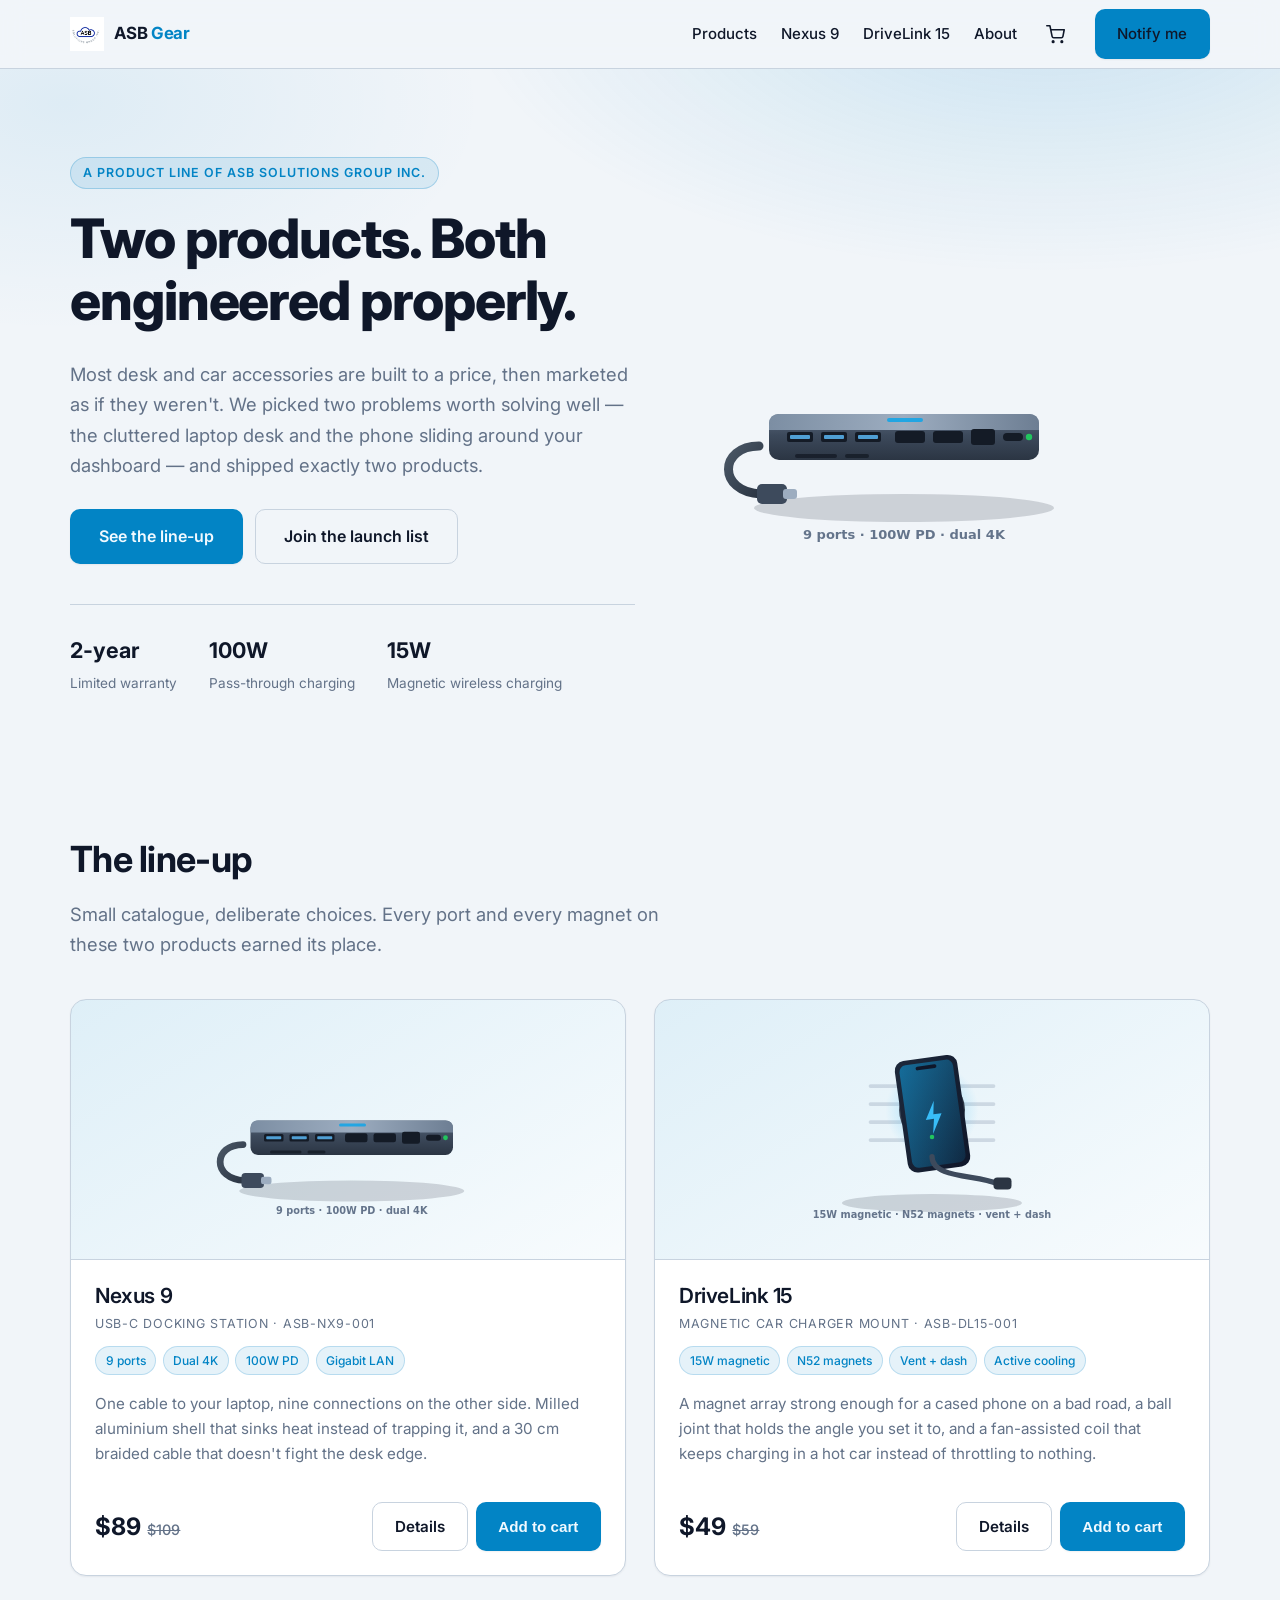
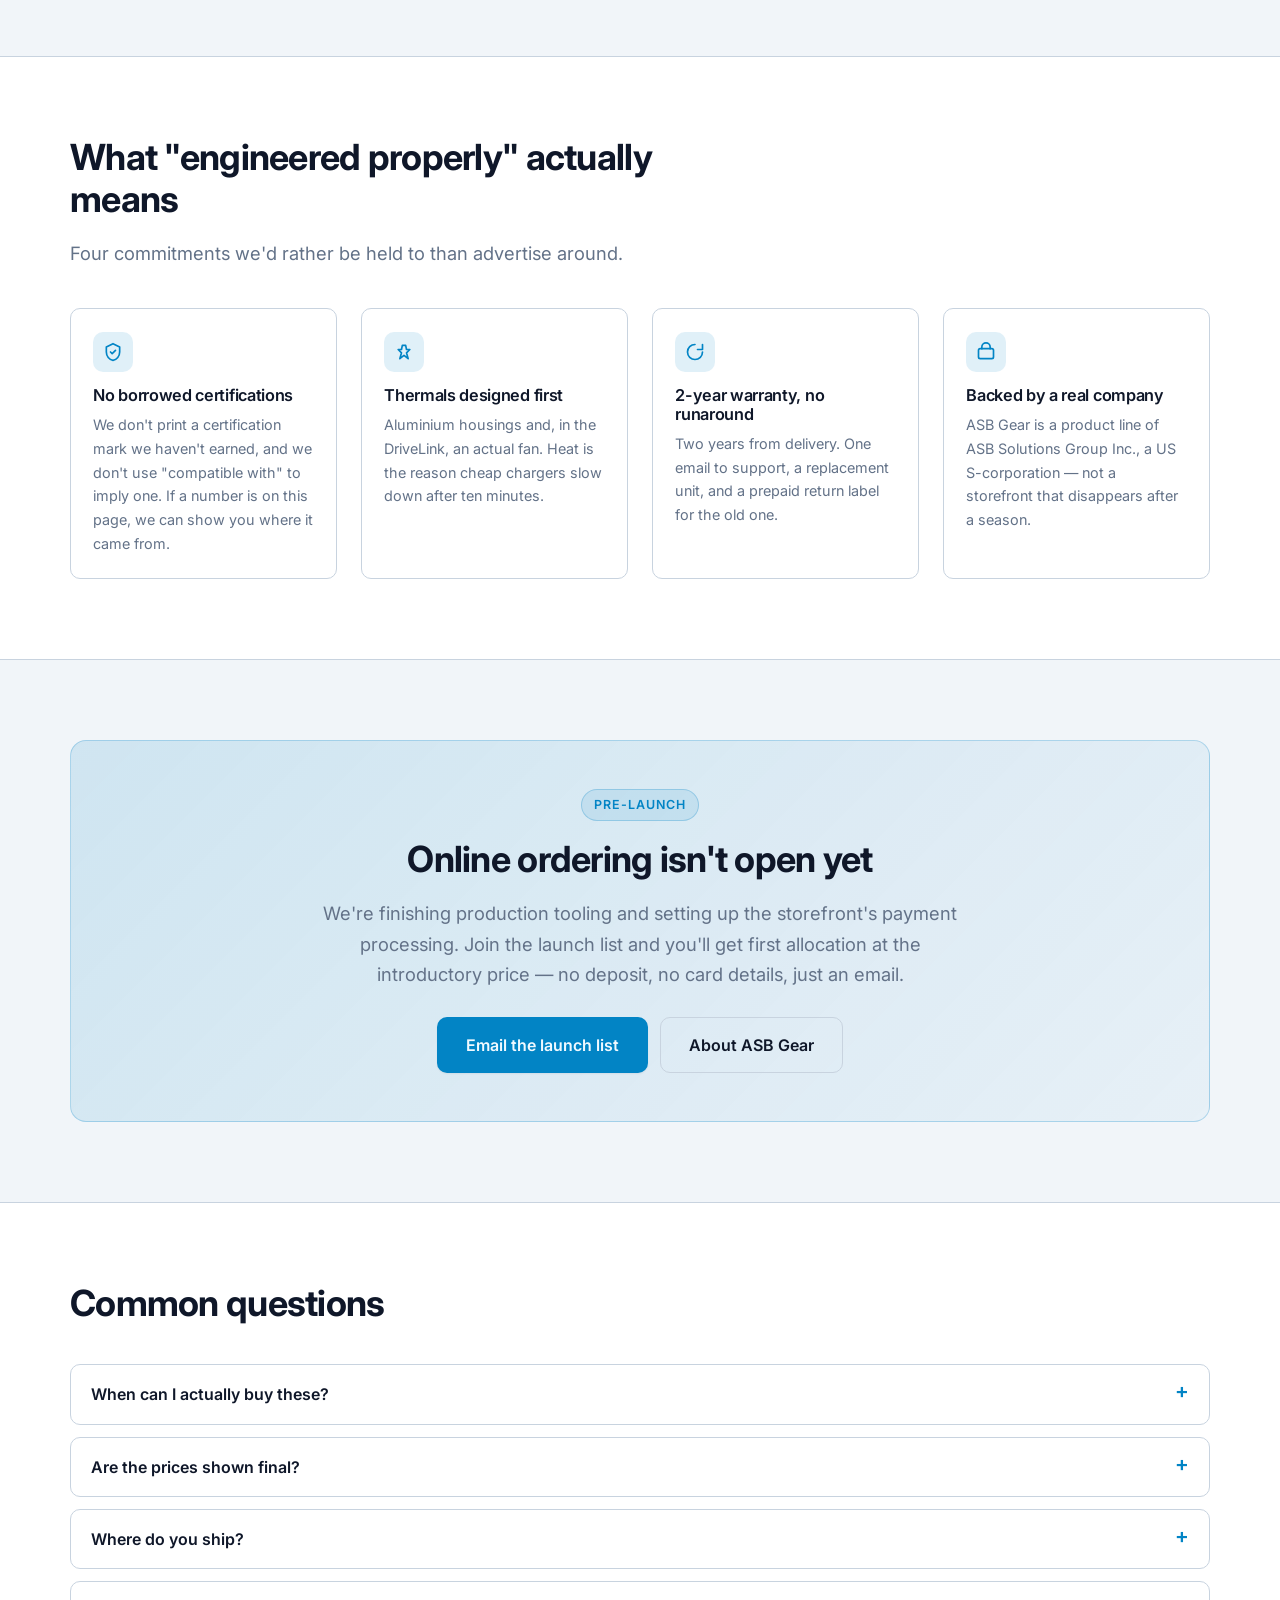
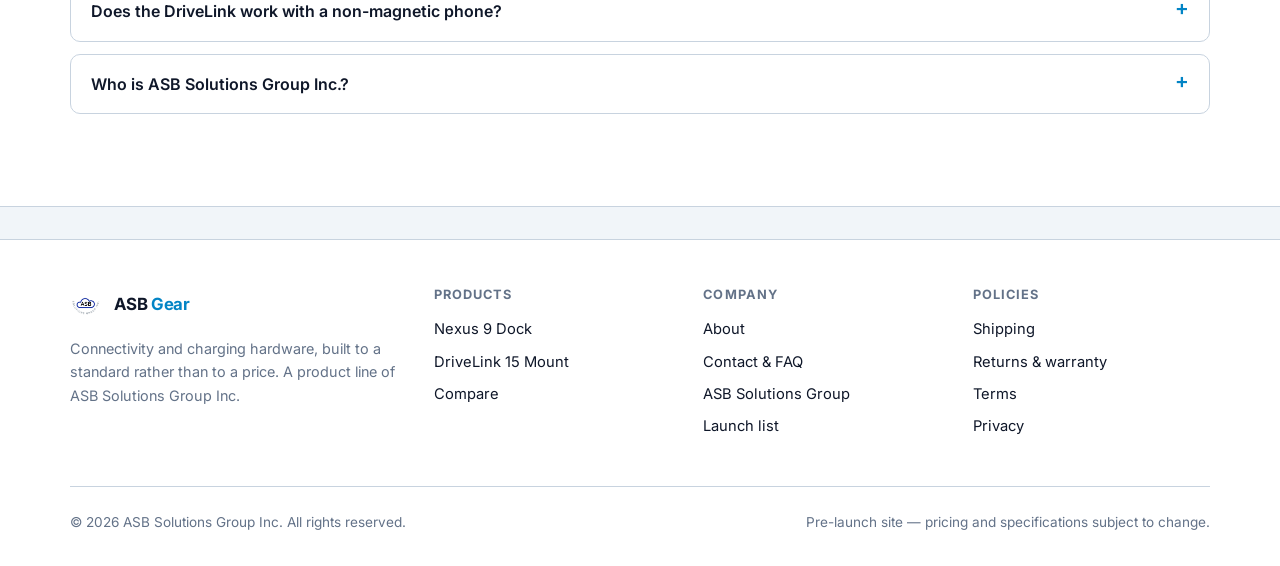
==== commit 8f6d971b: "Remove all Qi2, Qi, and MagSafe claims Decision: the DriveLink 15 ships without Qi2 certification an" ====
--- a/index.html
+++ b/index.html
@@ -6,7 +6,7 @@
   <title>ASB Gear | Everyday Connectivity &amp; Charging Hardware</title>
   <meta name="description" content="ASB Gear builds a small, deliberate line of connectivity and charging hardware: the Nexus 9 USB-C docking station and the DriveLink 15 magnetic car charger mount. A product line of ASB Solutions Group Inc." />
   <meta name="author" content="ASB Solutions Group Inc." />
-  <meta name="keywords" content="USB-C hub, docking station, 100W power delivery, dual 4K HDMI, Qi2 car charger, MagSafe car mount, wireless charger mount" />
+  <meta name="keywords" content="USB-C hub, docking station, 100W power delivery, dual 4K HDMI, 15W magnetic car charger, wireless car charger mount, magnetic phone mount" />
   <link rel="icon" href="assets/img/favicon.png" type="image/png" />
 
   <meta property="og:title" content="ASB Gear | Everyday Connectivity &amp; Charging Hardware" />
@@ -49,7 +49,7 @@
             "@type": "Product",
             "name": "DriveLink 15 Magnetic Car Charger Mount",
             "sku": "ASB-DL15-001",
-            "description": "Qi2 15W magnetic wireless car charger with vent and dashboard mounting and active thermal management."
+            "description": "15W magnetic wireless car charger with vent and dashboard mounting and active thermal management."
           }
         }
       ]
@@ -101,7 +101,7 @@
           <div class="hero-stats">
             <div><strong>2-year</strong><span>Limited warranty</span></div>
             <div><strong>100W</strong><span>Pass-through charging</span></div>
-            <div><strong>Qi2</strong><span>15W certified magnetics</span></div>
+            <div><strong>15W</strong><span>Magnetic wireless charging</span></div>
           </div>
         </div>
         <div>
@@ -157,7 +157,7 @@
               <h3>DriveLink 15</h3>
               <p class="sku">Magnetic Car Charger Mount · ASB-DL15-001</p>
               <div class="tag-row">
-                <span class="tag">Qi2 15W</span>
+                <span class="tag">15W magnetic</span>
                 <span class="tag">N52 magnets</span>
                 <span class="tag">Vent + dash</span>
                 <span class="tag">Active cooling</span>
@@ -194,9 +194,9 @@
             <div class="ico">
               <svg width="20" height="20" viewBox="0 0 24 24" fill="none" stroke="currentColor" stroke-width="2" stroke-linecap="round" stroke-linejoin="round"><path d="M12 2 4 6v6c0 5 3.4 9.4 8 10 4.6-.6 8-5 8-10V6z"/><path d="m9 12 2 2 4-4"/></svg>
             </div>
-            <h3>Certified, not "compatible"</h3>
-            <p>Qi2 certification and USB-IF compliant power delivery. We don't ship silicon that
-              merely negotiates its way to a number on a box.</p>
+            <h3>No borrowed certifications</h3>
+            <p>We don't print a certification mark we haven't earned, and we don't use "compatible
+              with" to imply one. If a number is on this page, we can show you where it came from.</p>
           </div>
 
           <div class="feature">
@@ -273,8 +273,8 @@
           <details>
             <summary>Does the DriveLink work with a non-magnetic phone?</summary>
             <p>Yes — with the included adhesive metal ring. Android handsets without built-in
-              magnets attach through the ring and charge at the standard Qi rate their hardware
-              supports.</p>
+              magnets attach through the ring and charge at the standard wireless-charging rate
+              their hardware supports.</p>
           </details>
           <details>
             <summary>Who is ASB Solutions Group Inc.?</summary>
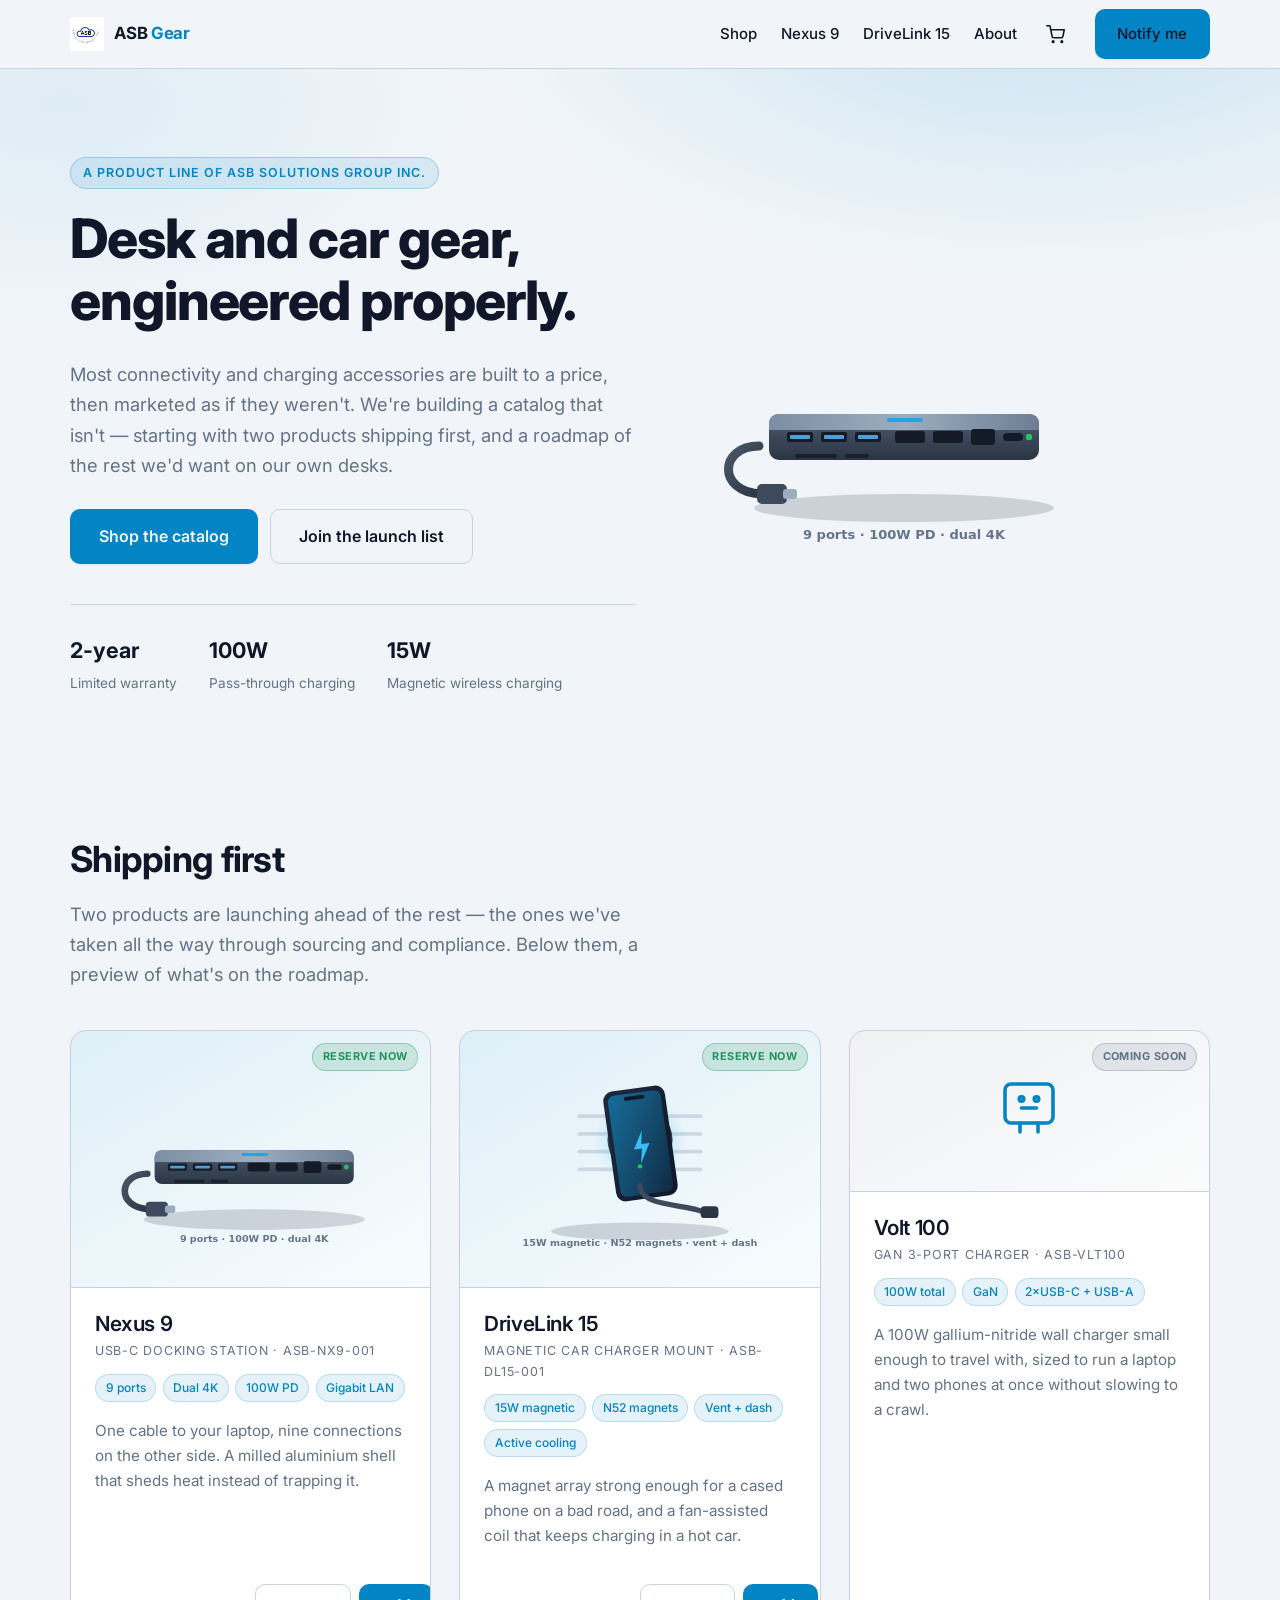
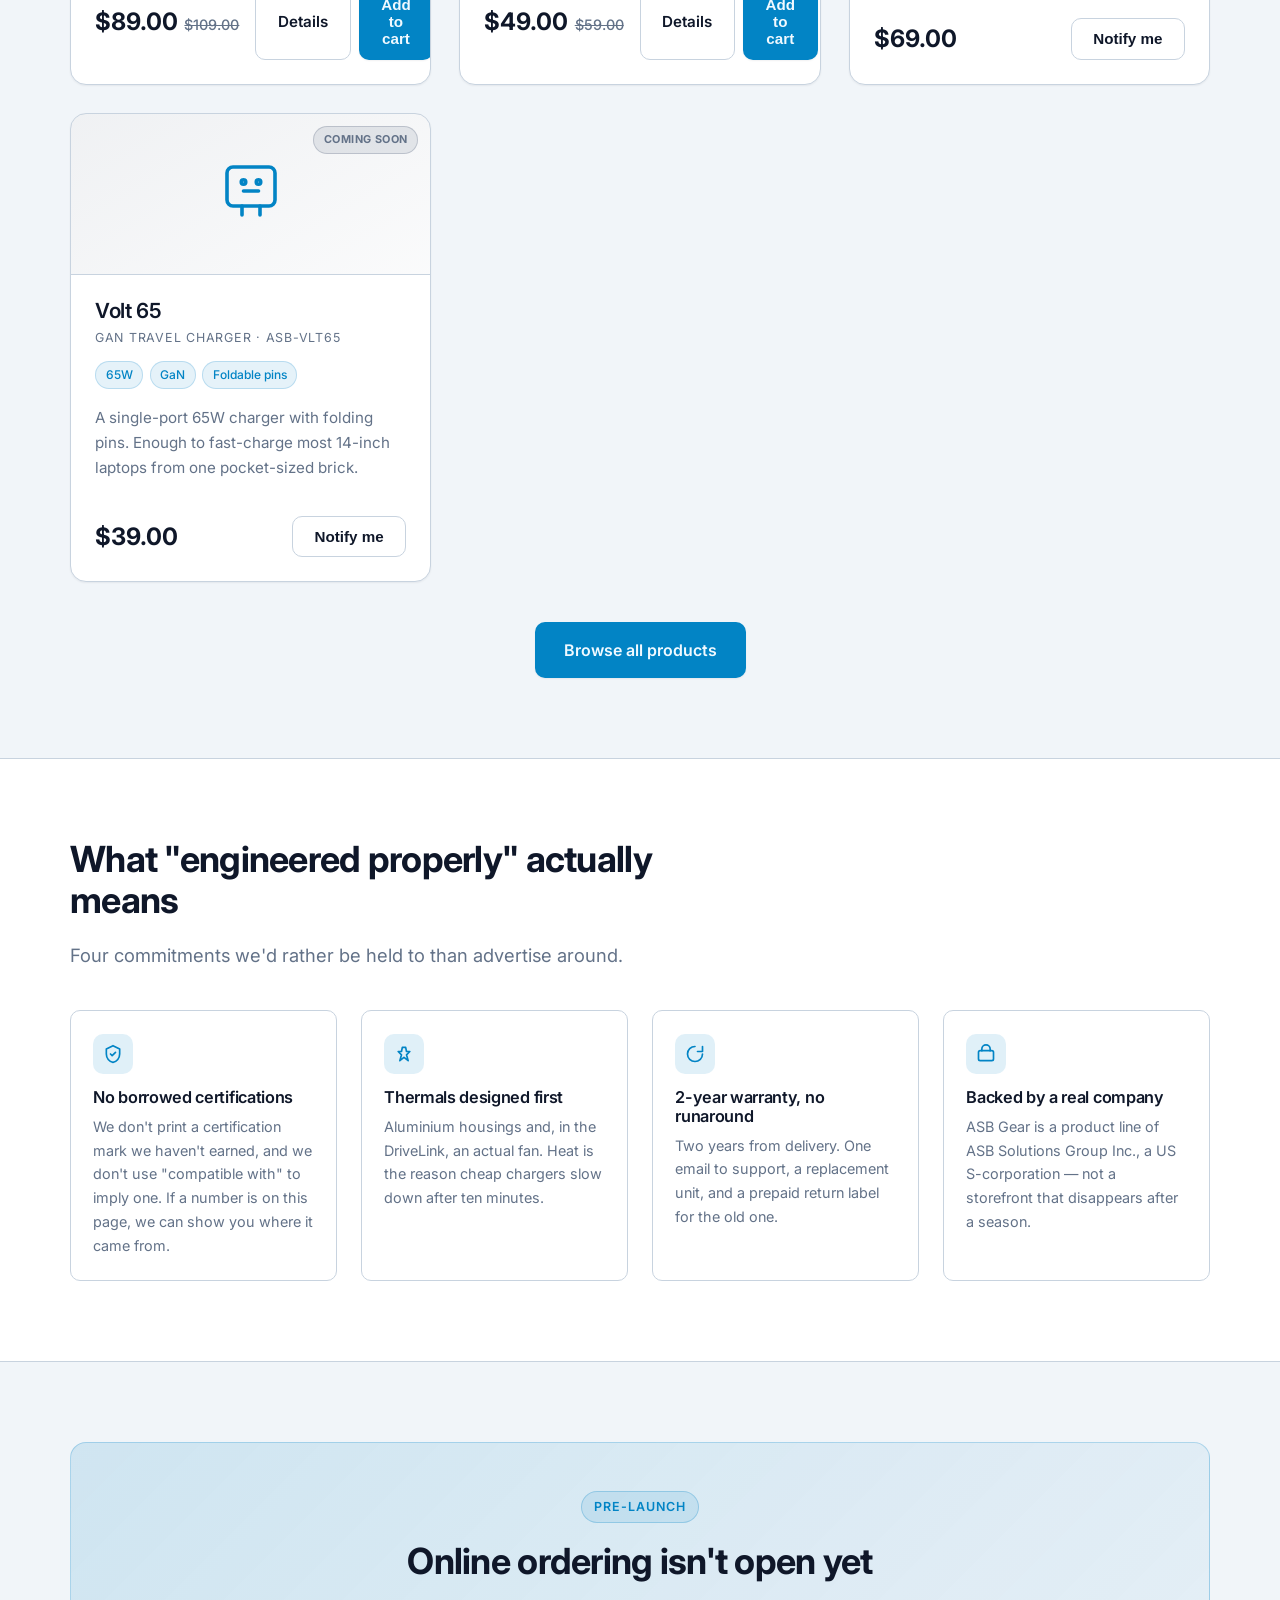
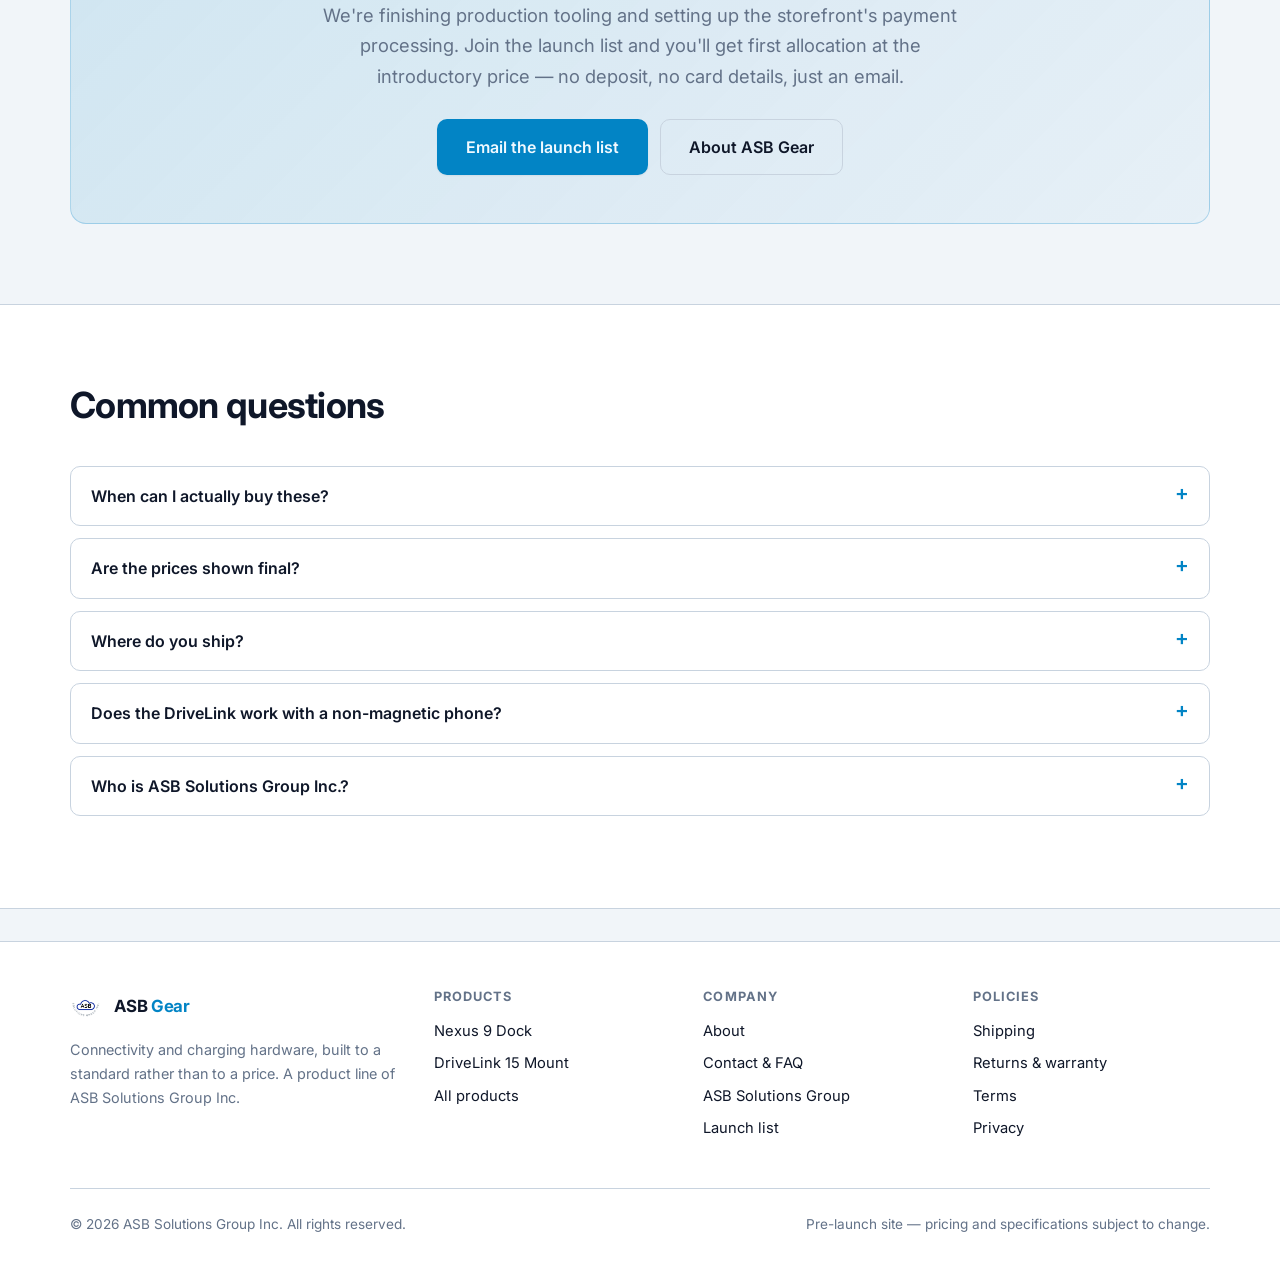
==== commit ced3b251: "Expand storefront to 32-product data-driven catalog Two real launch SKUs stay exactly as they were; " ====
--- a/index.html
+++ b/index.html
@@ -72,7 +72,7 @@
         <svg width="20" height="20" viewBox="0 0 24 24" fill="none" stroke="currentColor" stroke-width="2" stroke-linecap="round"><path d="M3 6h18M3 12h18M3 18h18"/></svg>
       </button>
       <nav class="nav" id="nav">
-        <a href="index.html#products">Products</a>
+        <a href="shop.html">Shop</a>
         <a href="products/nexus-9-usb-c-dock.html">Nexus 9</a>
         <a href="products/drivelink-15-car-mount.html">DriveLink 15</a>
         <a href="about.html">About</a>
@@ -88,14 +88,14 @@
       <div class="wrap hero-grid">
         <div>
           <span class="eyebrow">A product line of ASB Solutions Group Inc.</span>
-          <h1>Two products. Both engineered properly.</h1>
+          <h1>Desk and car gear, engineered properly.</h1>
           <p class="lead">
-            Most desk and car accessories are built to a price, then marketed as if they weren't.
-            We picked two problems worth solving well — the cluttered laptop desk and the phone
-            sliding around your dashboard — and shipped exactly two products.
+            Most connectivity and charging accessories are built to a price, then marketed as if
+            they weren't. We're building a catalog that isn't — starting with two products shipping
+            first, and a roadmap of the rest we'd want on our own desks.
           </p>
           <div class="hero-actions">
-            <a class="btn btn-primary btn-lg" href="#products">See the line-up</a>
+            <a class="btn btn-primary btn-lg" href="shop.html">Shop the catalog</a>
             <a class="btn btn-ghost btn-lg" href="#interest">Join the launch list</a>
           </div>
           <div class="hero-stats">
@@ -114,69 +114,16 @@
     <section class="section" id="products">
       <div class="wrap">
         <div class="section-head">
-          <h2>The line-up</h2>
-          <p class="lead">Small catalogue, deliberate choices. Every port and every magnet on these
-            two products earned its place.</p>
-        </div>
-
-        <div class="product-grid">
-
-          <article class="card">
-            <div class="card-media">
-              <img src="assets/img/nexus-9-dock.svg" alt="Nexus 9 USB-C docking station" width="300" height="195" />
-            </div>
-            <div class="card-body">
-              <h3>Nexus 9</h3>
-              <p class="sku">USB-C Docking Station · ASB-NX9-001</p>
-              <div class="tag-row">
-                <span class="tag">9 ports</span>
-                <span class="tag">Dual 4K</span>
-                <span class="tag">100W PD</span>
-                <span class="tag">Gigabit LAN</span>
-              </div>
-              <p>
-                One cable to your laptop, nine connections on the other side. Milled aluminium shell
-                that sinks heat instead of trapping it, and a 30&nbsp;cm braided cable that doesn't
-                fight the desk edge.
-              </p>
-              <div class="card-foot">
-                <span class="price">$89<small>$109</small></span>
-                <span style="display:flex;gap:.5rem">
-                  <a class="btn btn-ghost" href="products/nexus-9-usb-c-dock.html">Details</a>
-                  <button class="btn btn-primary" type="button" data-add-sku="ASB-NX9-001">Add to cart</button>
-                </span>
-              </div>
-            </div>
-          </article>
-
-          <article class="card">
-            <div class="card-media">
-              <img src="assets/img/drivelink-15-mount.svg" alt="DriveLink 15 magnetic car charger mount" width="300" height="195" />
-            </div>
-            <div class="card-body">
-              <h3>DriveLink 15</h3>
-              <p class="sku">Magnetic Car Charger Mount · ASB-DL15-001</p>
-              <div class="tag-row">
-                <span class="tag">15W magnetic</span>
-                <span class="tag">N52 magnets</span>
-                <span class="tag">Vent + dash</span>
-                <span class="tag">Active cooling</span>
-              </div>
-              <p>
-                A magnet array strong enough for a cased phone on a bad road, a ball joint that holds
-                the angle you set it to, and a fan-assisted coil that keeps charging in a hot car
-                instead of throttling to nothing.
-              </p>
-              <div class="card-foot">
-                <span class="price">$49<small>$59</small></span>
-                <span style="display:flex;gap:.5rem">
-                  <a class="btn btn-ghost" href="products/drivelink-15-car-mount.html">Details</a>
-                  <button class="btn btn-primary" type="button" data-add-sku="ASB-DL15-001">Add to cart</button>
-                </span>
-              </div>
-            </div>
-          </article>
-
+          <h2>Shipping first</h2>
+          <p class="lead">Two products are launching ahead of the rest — the ones we've taken all
+            the way through sourcing and compliance. Below them, a preview of what's on the roadmap.</p>
+        </div>
+
+        <!-- launch pair + a couple of roadmap items, rendered from catalog-data.js -->
+        <div class="product-grid" data-featured-grid></div>
+
+        <div style="text-align:center;margin-top:2.5rem">
+          <a class="btn btn-primary btn-lg" href="shop.html">Browse all products</a>
         </div>
       </div>
     </section>
@@ -304,7 +251,7 @@
           <ul>
             <li><a href="products/nexus-9-usb-c-dock.html">Nexus 9 Dock</a></li>
             <li><a href="products/drivelink-15-car-mount.html">DriveLink 15 Mount</a></li>
-            <li><a href="index.html#products">Compare</a></li>
+            <li><a href="shop.html">All products</a></li>
           </ul>
         </div>
         <div>
@@ -333,7 +280,9 @@
     </div>
   </footer>
 
+  <script src="assets/js/catalog-data.js"></script>
+  <script src="assets/js/cart.js"></script>
+  <script src="assets/js/shop.js"></script>
   <script src="assets/js/site.js"></script>
-  <script src="assets/js/cart.js"></script>
 </body>
 </html>
--- a/assets/css/site.css
+++ b/assets/css/site.css
@@ -227,6 +227,39 @@
   padding: 0.2rem 0.6rem; border-radius: 999px;
 }
 
+/* ---------- catalog: status pill on media ---------- */
+.card-media { position: relative; }
+.card-media svg { color: hsl(var(--primary)); }
+.pill {
+  position: absolute; top: 0.75rem; right: 0.75rem;
+  font-size: 0.68rem; font-weight: 700; letter-spacing: 0.04em; text-transform: uppercase;
+  padding: 0.28rem 0.6rem; border-radius: 999px;
+}
+.pill-live { background: hsl(var(--success) / 0.16); color: hsl(var(--success)); border: 1px solid hsl(var(--success) / 0.35); }
+.pill-soon { background: hsl(var(--muted) / 0.14); color: hsl(var(--muted)); border: 1px solid hsl(var(--muted) / 0.3); }
+
+.card-title-link { color: inherit; }
+.card-title-link:hover { text-decoration: none; color: hsl(var(--primary)); }
+.card[data-status="coming-soon"] .card-media { background: linear-gradient(150deg, hsl(var(--muted) / 0.1), hsl(var(--muted) / 0.03)); }
+
+/* ---------- catalog: filter chips ---------- */
+.filter-bar { display: flex; flex-wrap: wrap; gap: 0.55rem; margin-bottom: 2rem; }
+.chip {
+  display: inline-flex; align-items: center; gap: 0.45rem;
+  font: inherit; font-size: 0.88rem; font-weight: 500;
+  padding: 0.45rem 0.9rem; border-radius: 999px; cursor: pointer;
+  background: hsl(var(--card)); color: hsl(var(--foreground));
+  border: 1px solid hsl(var(--border));
+  transition: border-color 0.15s ease, background 0.15s ease, color 0.15s ease;
+}
+.chip:hover { border-color: hsl(var(--primary) / 0.5); }
+.chip.active { background: hsl(var(--primary)); color: hsl(var(--primary-foreground)); border-color: transparent; }
+.chip-n {
+  font-size: 0.72rem; font-weight: 700; padding: 0.05rem 0.4rem; border-radius: 999px;
+  background: hsl(var(--foreground) / 0.08); color: inherit;
+}
+.chip.active .chip-n { background: hsl(0 0% 100% / 0.22); }
+
 /* ---------- feature list ---------- */
 .feature-grid {
   display: grid; grid-template-columns: repeat(auto-fit, minmax(240px, 1fr)); gap: 1.5rem;
